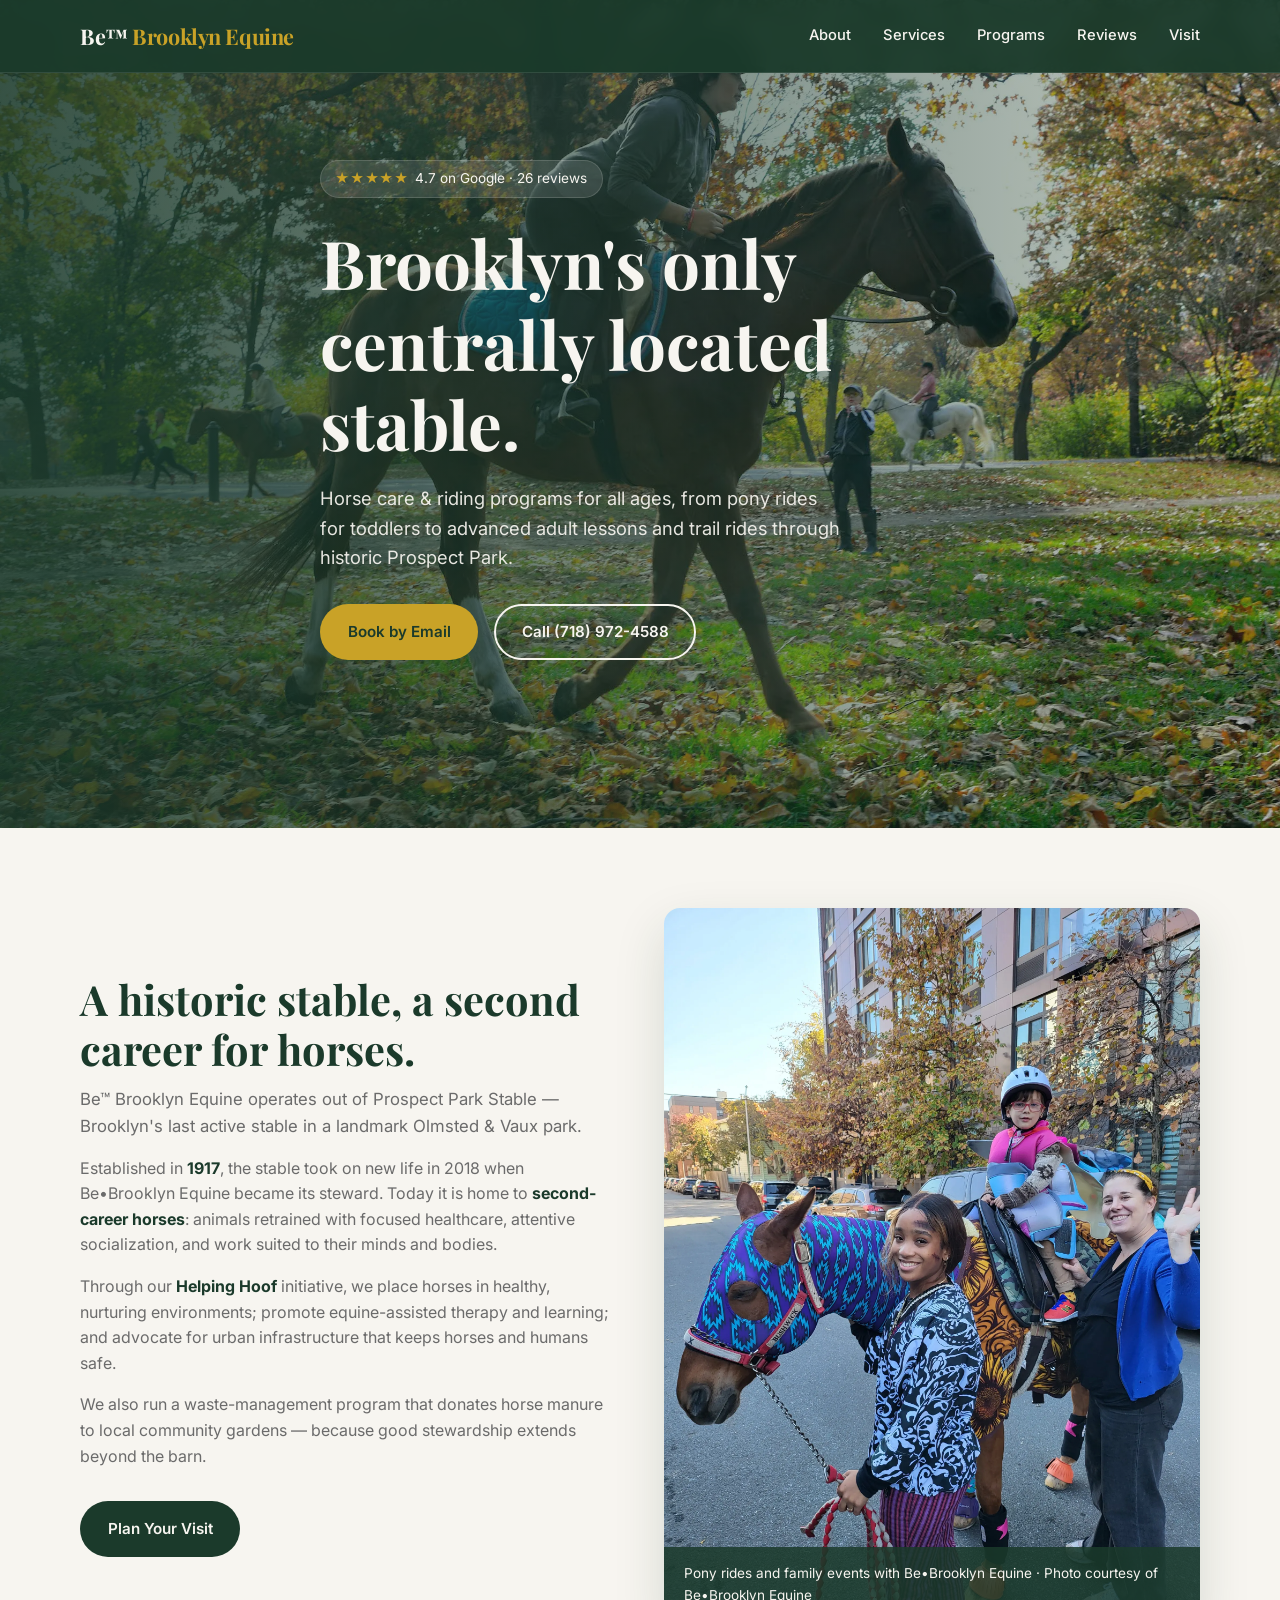
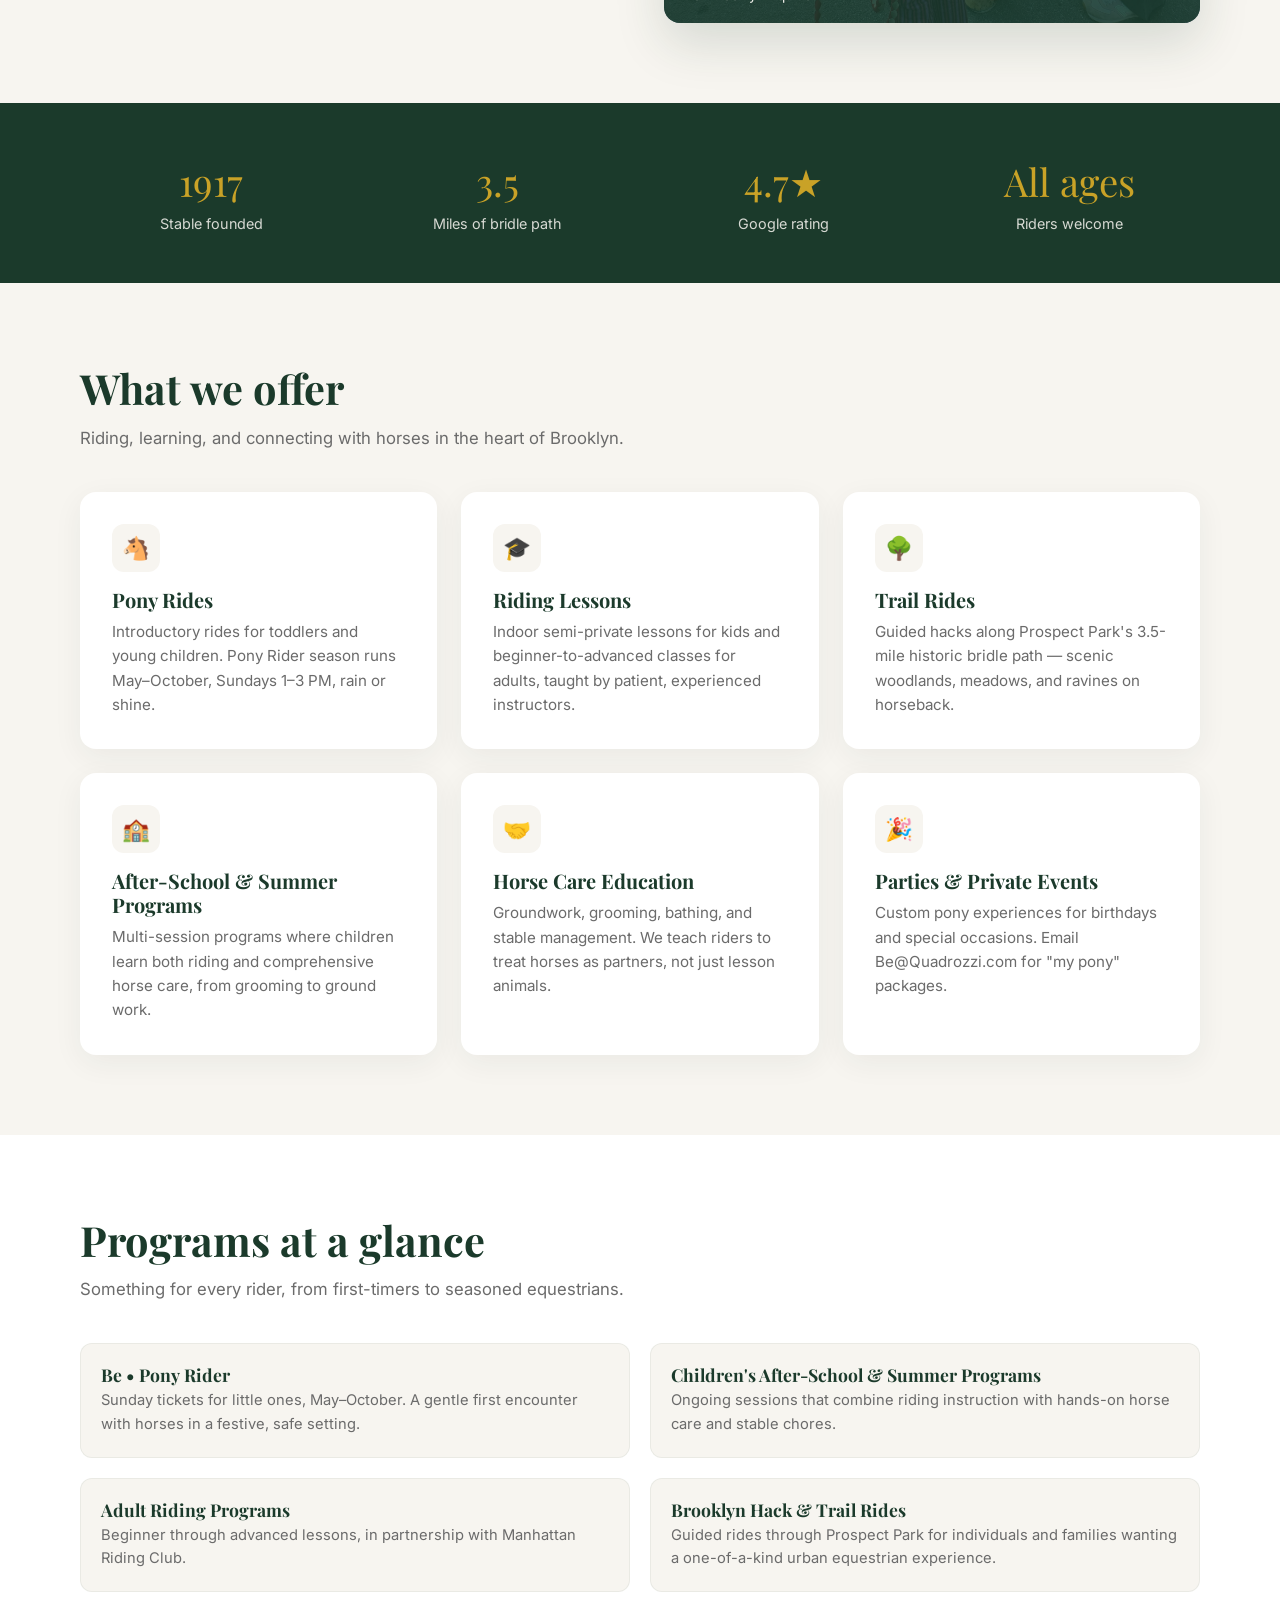
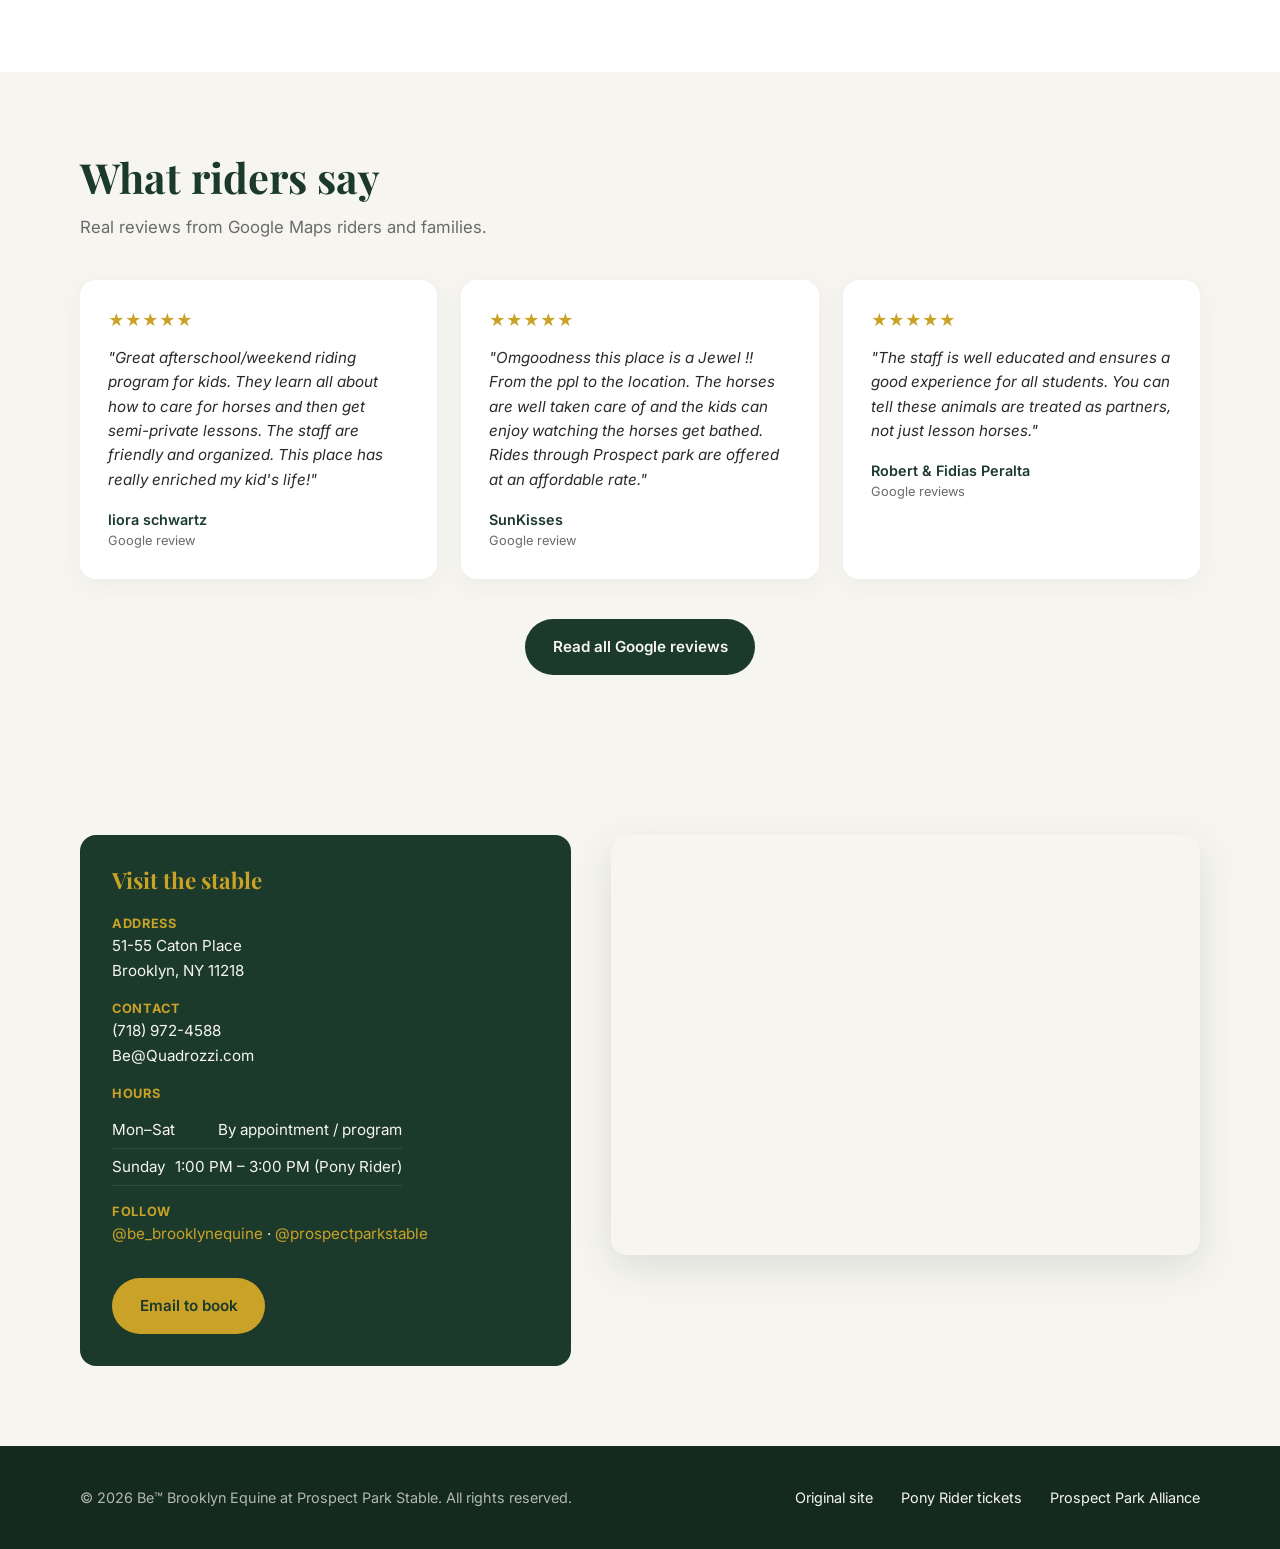
==== index.html @ 4576a0d6 "Brooklyn Equine site: finish, polish, and prep for GitHub Pages Working mobile nav toggle, favicon, " ====
<!DOCTYPE html>
<html lang="en">
<head>
  <meta charset="UTF-8">
  <meta name="viewport" content="width=device-width, initial-scale=1.0">
  <title>Be™ Brooklyn Equine at Prospect Park Stable</title>
  <meta name="description" content="Brooklyn's only centrally located stable. Horse care & riding programs for all ages, pony rides, trail rides, and lessons in Prospect Park.">
  <link rel="icon" href="data:image/svg+xml,%3Csvg xmlns='http://www.w3.org/2000/svg' viewBox='0 0 100 100'%3E%3Crect width='100' height='100' rx='20' fill='%231b3a2b'/%3E%3Ctext x='50' y='50' font-size='60' text-anchor='middle' dominant-baseline='central'%3E%F0%9F%90%B4%3C/text%3E%3C/svg%3E">
  <meta name="theme-color" content="#1b3a2b">
  <!-- Social / Open Graph -->
  <meta property="og:type" content="website">
  <meta property="og:title" content="Be™ Brooklyn Equine at Prospect Park Stable">
  <meta property="og:description" content="Brooklyn's only centrally located stable. Horse care & riding programs for all ages — pony rides, trail rides, and lessons in Prospect Park.">
  <meta property="og:image" content="hero-ride.jpg">
  <meta property="og:url" content="https://brooklyn-equine.example/">
  <meta name="twitter:card" content="summary_large_image">
  <meta name="twitter:title" content="Be™ Brooklyn Equine at Prospect Park Stable">
  <meta name="twitter:description" content="Horse care & riding programs for all ages in the heart of Brooklyn.">
  <meta name="twitter:image" content="hero-ride.jpg">
  <link rel="preconnect" href="https://fonts.googleapis.com">
  <link rel="preconnect" href="https://fonts.gstatic.com" crossorigin>
  <link href="https://fonts.googleapis.com/css2?family=Playfair+Display:wght@500;700&family=Inter:wght@400;500;600&display=swap" rel="stylesheet">
  <style>
    :root {
      --forest: #1b3a2b;
      --forest-light: #2d5a45;
      --saddle: #5c3a21;
      --cream: #f7f5f0;
      --gold: #c9a227;
      --charcoal: #2a2a2a;
      --stone: #6b6b6b;
    }

    * { box-sizing: border-box; margin: 0; padding: 0; }
    @media (prefers-reduced-motion: no-preference) { html { scroll-behavior: smooth; } }
    :focus-visible { outline: 2px solid var(--gold); outline-offset: 2px; border-radius: 2px; }
    body {
      font-family: 'Inter', system-ui, sans-serif;
      color: var(--charcoal);
      background: var(--cream);
      line-height: 1.6;
    }
    h1, h2, h3 { font-family: 'Playfair Display', Georgia, serif; font-weight: 700; line-height: 1.2; }
    a { color: inherit; text-decoration: none; }
    img { max-width: 100%; display: block; }

    .container { width: min(1120px, 92%); margin: 0 auto; }
    .btn {
      display: inline-flex; align-items: center; gap: 0.5rem;
      padding: 0.85rem 1.6rem; border-radius: 999px;
      font-weight: 600; font-size: 0.95rem; transition: all 0.2s ease;
      border: 2px solid transparent; cursor: pointer;
    }
    .btn-primary { background: var(--gold); color: var(--forest); }
    .btn-primary:hover { background: #b08d1f; transform: translateY(-2px); }
    .btn-outline { border-color: var(--cream); color: var(--cream); }
    .btn-outline:hover { background: var(--cream); color: var(--forest); }
    .btn-dark { background: var(--forest); color: var(--cream); }
    .btn-dark:hover { background: var(--forest-light); }

    /* Header */
    header {
      position: fixed; inset: 0 0 auto 0; z-index: 100;
      background: rgba(27, 58, 43, 0.95); backdrop-filter: blur(8px);
      color: var(--cream); border-bottom: 1px solid rgba(247, 245, 240, 0.1);
    }
    nav { display: flex; align-items: center; justify-content: space-between; height: 72px; }
    .logo { font-family: 'Playfair Display', serif; font-size: 1.35rem; font-weight: 700; letter-spacing: -0.02em; }
    .logo span { color: var(--gold); }
    .nav-links { display: flex; gap: 2rem; font-size: 0.92rem; font-weight: 500; }
    .nav-links a:hover { color: var(--gold); }
    .mobile-menu { display: none; background: none; border: none; color: var(--cream); font-size: 1.5rem; cursor: pointer; }

    /* Hero */
    .hero {
      position: relative; min-height: 92vh; display: flex; align-items: center;
      padding-top: 72px; color: var(--cream); overflow: hidden;
    }
    .hero::before {
      content: ''; position: absolute; inset: 0;
      background: linear-gradient(90deg, rgba(27,58,43,0.88) 0%, rgba(27,58,43,0.55) 55%, rgba(27,58,43,0.25) 100%), url('hero-ride.jpg') center/cover no-repeat;
      z-index: -1;
    }
    .hero-content { max-width: 640px; padding: 4rem 0; }
    .hero h1 { font-size: clamp(2.6rem, 6vw, 4.2rem); margin-bottom: 1.25rem; }
    .hero p { font-size: 1.15rem; color: rgba(247, 245, 240, 0.92); margin-bottom: 2rem; max-width: 520px; }
    .hero-actions { display: flex; gap: 1rem; flex-wrap: wrap; }
    .badge {
      display: inline-flex; align-items: center; gap: 0.4rem;
      background: rgba(247, 245, 240, 0.12); padding: 0.45rem 0.9rem;
      border-radius: 999px; font-size: 0.85rem; margin-bottom: 1.5rem;
      border: 1px solid rgba(247, 245, 240, 0.15);
    }
    .stars { color: var(--gold); letter-spacing: 0.05em; }

    /* Sections */
    section { padding: 5rem 0; }
    section[id] { scroll-margin-top: 84px; }
    .section-title { font-size: clamp(2rem, 4vw, 2.6rem); color: var(--forest); margin-bottom: 0.75rem; }
    .section-subtitle { color: var(--stone); font-size: 1.05rem; max-width: 640px; margin-bottom: 2.5rem; }

    /* About */
    .about-grid { display: grid; grid-template-columns: 1fr 1fr; gap: 3rem; align-items: center; }
    .about-text p { margin-bottom: 1rem; color: var(--stone); }
    .about-text strong { color: var(--forest); }
    .about-image { position: relative; border-radius: 16px; overflow: hidden; box-shadow: 0 20px 50px rgba(27,58,43,0.15); }
    .about-image img { width: 100%; height: 100%; object-fit: cover; min-height: 420px; }
    .caption {
      position: absolute; bottom: 0; left: 0; right: 0;
      background: rgba(27, 58, 43, 0.85); color: var(--cream);
      padding: 1rem 1.25rem; font-size: 0.85rem;
    }

    /* Stats */
    .stats { background: var(--forest); color: var(--cream); padding: 3rem 0; }
    .stats-grid { display: grid; grid-template-columns: repeat(4, 1fr); gap: 1.5rem; text-align: center; }
    .stat-number { font-family: 'Playfair Display', serif; font-size: 2.4rem; color: var(--gold); }
    .stat-label { font-size: 0.9rem; opacity: 0.85; }

    /* Services */
    .services-grid { display: grid; grid-template-columns: repeat(3, 1fr); gap: 1.5rem; }
    .service-card {
      background: white; border-radius: 16px; padding: 2rem;
      box-shadow: 0 8px 30px rgba(27,58,43,0.06);
      transition: transform 0.2s ease, box-shadow 0.2s ease;
    }
    .service-card:hover { transform: translateY(-6px); box-shadow: 0 16px 40px rgba(27,58,43,0.1); }
    .service-icon {
      width: 48px; height: 48px; border-radius: 12px;
      background: var(--cream); color: var(--forest);
      display: grid; place-items: center; font-size: 1.4rem; margin-bottom: 1rem;
    }
    .service-card h3 { font-size: 1.25rem; color: var(--forest); margin-bottom: 0.5rem; }
    .service-card p { font-size: 0.95rem; color: var(--stone); }

    /* Programs highlight */
    .programs { background: white; }
    .program-list { display: grid; grid-template-columns: repeat(2, 1fr); gap: 1.25rem; }
    .program-item {
      display: flex; gap: 1rem; padding: 1.25rem;
      border-radius: 12px; background: var(--cream); border: 1px solid rgba(27,58,43,0.06);
    }
    .program-item h3 { font-size: 1.1rem; color: var(--forest); margin-bottom: 0.25rem; }
    .program-item p { font-size: 0.92rem; color: var(--stone); }

    /* Reviews */
    .reviews { background: var(--cream); }
    .reviews-grid { display: grid; grid-template-columns: repeat(3, 1fr); gap: 1.5rem; }
    .review-card {
      background: white; padding: 1.75rem; border-radius: 16px;
      box-shadow: 0 6px 24px rgba(27,58,43,0.05);
    }
    .review-stars { color: var(--gold); margin-bottom: 0.75rem; }
    .review-text { font-size: 0.95rem; color: var(--charcoal); margin-bottom: 1rem; font-style: italic; }
    .reviewer { font-weight: 600; color: var(--forest); font-size: 0.9rem; }
    .reviewer span { display: block; font-weight: 400; color: var(--stone); font-size: 0.8rem; }
    .review-cta { text-align: center; margin-top: 2.5rem; }

    /* Visit */
    .visit-grid { display: grid; grid-template-columns: 1fr 1.2fr; gap: 2.5rem; align-items: start; }
    .contact-card {
      background: var(--forest); color: var(--cream); padding: 2rem;
      border-radius: 16px;
    }
    .contact-card h3 { color: var(--gold); margin-bottom: 1.25rem; font-size: 1.4rem; }
    .contact-row { display: flex; gap: 0.75rem; margin-bottom: 1rem; font-size: 0.95rem; }
    .contact-row strong { display: block; color: var(--gold); font-size: 0.8rem; text-transform: uppercase; letter-spacing: 0.05em; }
    .map-frame {
      width: 100%; height: 420px; border: 0; border-radius: 16px;
      box-shadow: 0 12px 40px rgba(27,58,43,0.12);
    }
    .hours-table { width: 100%; margin-top: 0.5rem; border-collapse: collapse; }
    .hours-table td { padding: 0.35rem 0; border-bottom: 1px solid rgba(247,245,240,0.1); }
    .hours-table td:last-child { text-align: right; }

    /* Footer */
    footer { background: #14291f; color: rgba(247,245,240,0.7); padding: 2.5rem 0; font-size: 0.9rem; }
    .footer-content { display: flex; justify-content: space-between; align-items: center; flex-wrap: wrap; gap: 1rem; }
    .footer-links a { margin-left: 1.5rem; color: var(--cream); }
    .footer-links a:hover { color: var(--gold); }

    @media (max-width: 900px) {
      .mobile-menu { display: block; }
      .nav-links {
        position: absolute; top: 72px; left: 0; right: 0;
        flex-direction: column; gap: 0; align-items: stretch;
        background: rgba(27, 58, 43, 0.98); backdrop-filter: blur(8px);
        border-bottom: 1px solid rgba(247, 245, 240, 0.1);
        padding: 0.5rem 0; display: none;
      }
      nav.open .nav-links { display: flex; }
      .nav-links a { padding: 0.85rem 4%; }
      .about-grid, .visit-grid { grid-template-columns: 1fr; }
      .services-grid, .reviews-grid { grid-template-columns: repeat(2, 1fr); }
      .stats-grid { grid-template-columns: repeat(2, 1fr); }
      .program-list { grid-template-columns: 1fr; }
    }
    @media (max-width: 560px) {
      .services-grid, .reviews-grid, .stats-grid { grid-template-columns: 1fr; }
      .hero-actions { flex-direction: column; }
      .btn { width: 100%; justify-content: center; }
    }
  </style>
</head>
<body>

<header>
  <nav class="container">
    <a href="#" class="logo">Be™ <span>Brooklyn Equine</span></a>
    <div class="nav-links" id="nav-links">
      <a href="#about">About</a>
      <a href="#services">Services</a>
      <a href="#programs">Programs</a>
      <a href="#reviews">Reviews</a>
      <a href="#visit">Visit</a>
    </div>
    <button class="mobile-menu" aria-label="Open menu" aria-expanded="false" aria-controls="nav-links">☰</button>
  </nav>
</header>

<section class="hero">
  <div class="container hero-content">
    <div class="badge">
      <span class="stars">★★★★★</span>
      <span>4.7 on Google · 26 reviews</span>
    </div>
    <h1>Brooklyn's only centrally located stable.</h1>
    <p>Horse care & riding programs for all ages, from pony rides for toddlers to advanced adult lessons and trail rides through historic Prospect Park.</p>
    <div class="hero-actions">
      <a href="mailto:Be@Quadrozzi.com" class="btn btn-primary">Book by Email</a>
      <a href="tel:7189724588" class="btn btn-outline">Call (718) 972-4588</a>
    </div>
  </div>
</section>

<section id="about" class="about">
  <div class="container about-grid">
    <div class="about-text">
      <h2 class="section-title">A historic stable, a second career for horses.</h2>
      <p class="section-subtitle">Be™ Brooklyn Equine operates out of Prospect Park Stable — Brooklyn's last active stable in a landmark Olmsted & Vaux park.</p>
      <p>Established in <strong>1917</strong>, the stable took on new life in 2018 when Be•Brooklyn Equine became its steward. Today it is home to <strong>second-career horses</strong>: animals retrained with focused healthcare, attentive socialization, and work suited to their minds and bodies.</p>
      <p>Through our <strong>Helping Hoof</strong> initiative, we place horses in healthy, nurturing environments; promote equine-assisted therapy and learning; and advocate for urban infrastructure that keeps horses and humans safe.</p>
      <p>We also run a waste-management program that donates horse manure to local community gardens — because good stewardship extends beyond the barn.</p>
      <a href="#visit" class="btn btn-dark" style="margin-top: 1rem;">Plan Your Visit</a>
    </div>
    <div class="about-image">
      <img src="stables.jpg" alt="A child enjoying a pony ride with Brooklyn Equine staff">
      <div class="caption">Pony rides and family events with Be•Brooklyn Equine · Photo courtesy of Be•Brooklyn Equine</div>
    </div>
  </div>
</section>

<section class="stats">
  <div class="container stats-grid">
    <div><div class="stat-number">1917</div><div class="stat-label">Stable founded</div></div>
    <div><div class="stat-number">3.5</div><div class="stat-label">Miles of bridle path</div></div>
    <div><div class="stat-number">4.7★</div><div class="stat-label">Google rating</div></div>
    <div><div class="stat-number">All ages</div><div class="stat-label">Riders welcome</div></div>
  </div>
</section>

<section id="services" class="services">
  <div class="container">
    <h2 class="section-title">What we offer</h2>
    <p class="section-subtitle">Riding, learning, and connecting with horses in the heart of Brooklyn.</p>
    <div class="services-grid">
      <div class="service-card">
        <div class="service-icon">🐴</div>
        <h3>Pony Rides</h3>
        <p>Introductory rides for toddlers and young children. Pony Rider season runs May–October, Sundays 1–3 PM, rain or shine.</p>
      </div>
      <div class="service-card">
        <div class="service-icon">🎓</div>
        <h3>Riding Lessons</h3>
        <p>Indoor semi-private lessons for kids and beginner-to-advanced classes for adults, taught by patient, experienced instructors.</p>
      </div>
      <div class="service-card">
        <div class="service-icon">🌳</div>
        <h3>Trail Rides</h3>
        <p>Guided hacks along Prospect Park's 3.5-mile historic bridle path — scenic woodlands, meadows, and ravines on horseback.</p>
      </div>
      <div class="service-card">
        <div class="service-icon">🏫</div>
        <h3>After-School & Summer Programs</h3>
        <p>Multi-session programs where children learn both riding and comprehensive horse care, from grooming to ground work.</p>
      </div>
      <div class="service-card">
        <div class="service-icon">🤝</div>
        <h3>Horse Care Education</h3>
        <p>Groundwork, grooming, bathing, and stable management. We teach riders to treat horses as partners, not just lesson animals.</p>
      </div>
      <div class="service-card">
        <div class="service-icon">🎉</div>
        <h3>Parties & Private Events</h3>
        <p>Custom pony experiences for birthdays and special occasions. Email Be@Quadrozzi.com for "my pony" packages.</p>
      </div>
    </div>
  </div>
</section>

<section id="programs" class="programs">
  <div class="container">
    <h2 class="section-title">Programs at a glance</h2>
    <p class="section-subtitle">Something for every rider, from first-timers to seasoned equestrians.</p>
    <div class="program-list">
      <div class="program-item">
        <div>
          <h3>Be • Pony Rider</h3>
          <p>Sunday tickets for little ones, May–October. A gentle first encounter with horses in a festive, safe setting.</p>
        </div>
      </div>
      <div class="program-item">
        <div>
          <h3>Children's After-School & Summer Programs</h3>
          <p>Ongoing sessions that combine riding instruction with hands-on horse care and stable chores.</p>
        </div>
      </div>
      <div class="program-item">
        <div>
          <h3>Adult Riding Programs</h3>
          <p>Beginner through advanced lessons, in partnership with Manhattan Riding Club.</p>
        </div>
      </div>
      <div class="program-item">
        <div>
          <h3>Brooklyn Hack & Trail Rides</h3>
          <p>Guided rides through Prospect Park for individuals and families wanting a one-of-a-kind urban equestrian experience.</p>
        </div>
      </div>
    </div>
  </div>
</section>

<section id="reviews" class="reviews">
  <div class="container">
    <h2 class="section-title">What riders say</h2>
    <p class="section-subtitle">Real reviews from Google Maps riders and families.</p>
    <div class="reviews-grid">
      <div class="review-card">
        <div class="review-stars">★★★★★</div>
        <p class="review-text">"Great afterschool/weekend riding program for kids. They learn all about how to care for horses and then get semi-private lessons. The staff are friendly and organized. This place has really enriched my kid's life!"</p>
        <div class="reviewer">liora schwartz <span>Google review</span></div>
      </div>
      <div class="review-card">
        <div class="review-stars">★★★★★</div>
        <p class="review-text">"Omgoodness this place is a Jewel !! From the ppl to the location. The horses are well taken care of and the kids can enjoy watching the horses get bathed. Rides through Prospect park are offered at an affordable rate."</p>
        <div class="reviewer">SunKisses <span>Google review</span></div>
      </div>
      <div class="review-card">
        <div class="review-stars">★★★★★</div>
        <p class="review-text">"The staff is well educated and ensures a good experience for all students. You can tell these animals are treated as partners, not just lesson horses."</p>
        <div class="reviewer">Robert & Fidias Peralta <span>Google reviews</span></div>
      </div>
    </div>
    <div class="review-cta">
      <a href="https://search.google.com/local/reviews?placeid=ChIJtZSdY9FbwokRdE8DBABfS74" target="_blank" rel="noopener" class="btn btn-dark">Read all Google reviews</a>
    </div>
  </div>
</section>

<section id="visit" class="visit">
  <div class="container visit-grid">
    <div class="contact-card">
      <h3>Visit the stable</h3>
      <div class="contact-row">
        <div>
          <strong>Address</strong>
          51-55 Caton Place<br>Brooklyn, NY 11218
        </div>
      </div>
      <div class="contact-row">
        <div>
          <strong>Contact</strong>
          <a href="tel:7189724588" style="color:var(--cream)">(718) 972-4588</a><br>
          <a href="mailto:Be@Quadrozzi.com" style="color:var(--cream)">Be@Quadrozzi.com</a>
        </div>
      </div>
      <div class="contact-row">
        <div>
          <strong>Hours</strong>
          <table class="hours-table">
            <tr><td>Mon–Sat</td><td>By appointment / program</td></tr>
            <tr><td>Sunday</td><td>1:00 PM – 3:00 PM (Pony Rider)</td></tr>
          </table>
        </div>
      </div>
      <div class="contact-row">
        <div>
          <strong>Follow</strong>
          <a href="https://www.instagram.com/be_brooklynequine/" target="_blank" rel="noopener" style="color:var(--gold)">@be_brooklynequine</a> · 
          <a href="https://www.instagram.com/prospectparkstable/" target="_blank" rel="noopener" style="color:var(--gold)">@prospectparkstable</a>
        </div>
      </div>
      <a href="mailto:Be@Quadrozzi.com" class="btn btn-primary" style="margin-top: 1rem;">Email to book</a>
    </div>
    <iframe
      class="map-frame"
      src="https://maps.google.com/maps?q=Be%20Brooklyn%20Equine%20Prospect%20Park%20Stable%2C%2051-55%20Caton%20Place%2C%20Brooklyn%2C%20NY%2011218&output=embed"
      allowfullscreen
      loading="lazy"
      referrerpolicy="no-referrer-when-downgrade"
      title="Be Brooklyn Equine location map">
    </iframe>
  </div>
</section>

<footer>
  <div class="container footer-content">
    <div>© <span id="year"></span> Be™ Brooklyn Equine at Prospect Park Stable. All rights reserved.</div>
    <div class="footer-links">
      <a href="https://639228.8b.io/" target="_blank" rel="noopener">Original site</a>
      <a href="https://beponyrider.myshopify.com/" target="_blank" rel="noopener">Pony Rider tickets</a>
      <a href="https://www.prospectpark.org/visit-the-park/things-to-do/horseback-riding/" target="_blank" rel="noopener">Prospect Park Alliance</a>
    </div>
  </div>
</footer>

<script>
  document.getElementById('year').textContent = new Date().getFullYear();

  // Mobile nav toggle
  (function () {
    var nav = document.querySelector('nav');
    var btn = document.querySelector('.mobile-menu');
    var links = document.getElementById('nav-links');
    function setOpen(open) {
      nav.classList.toggle('open', open);
      btn.setAttribute('aria-expanded', String(open));
      btn.setAttribute('aria-label', open ? 'Close menu' : 'Open menu');
      btn.textContent = open ? '✕' : '☰';
    }
    btn.addEventListener('click', function () {
      setOpen(!nav.classList.contains('open'));
    });
    links.addEventListener('click', function (e) {
      if (e.target.tagName === 'A') setOpen(false);
    });
  })();
</script>

</body>
</html>
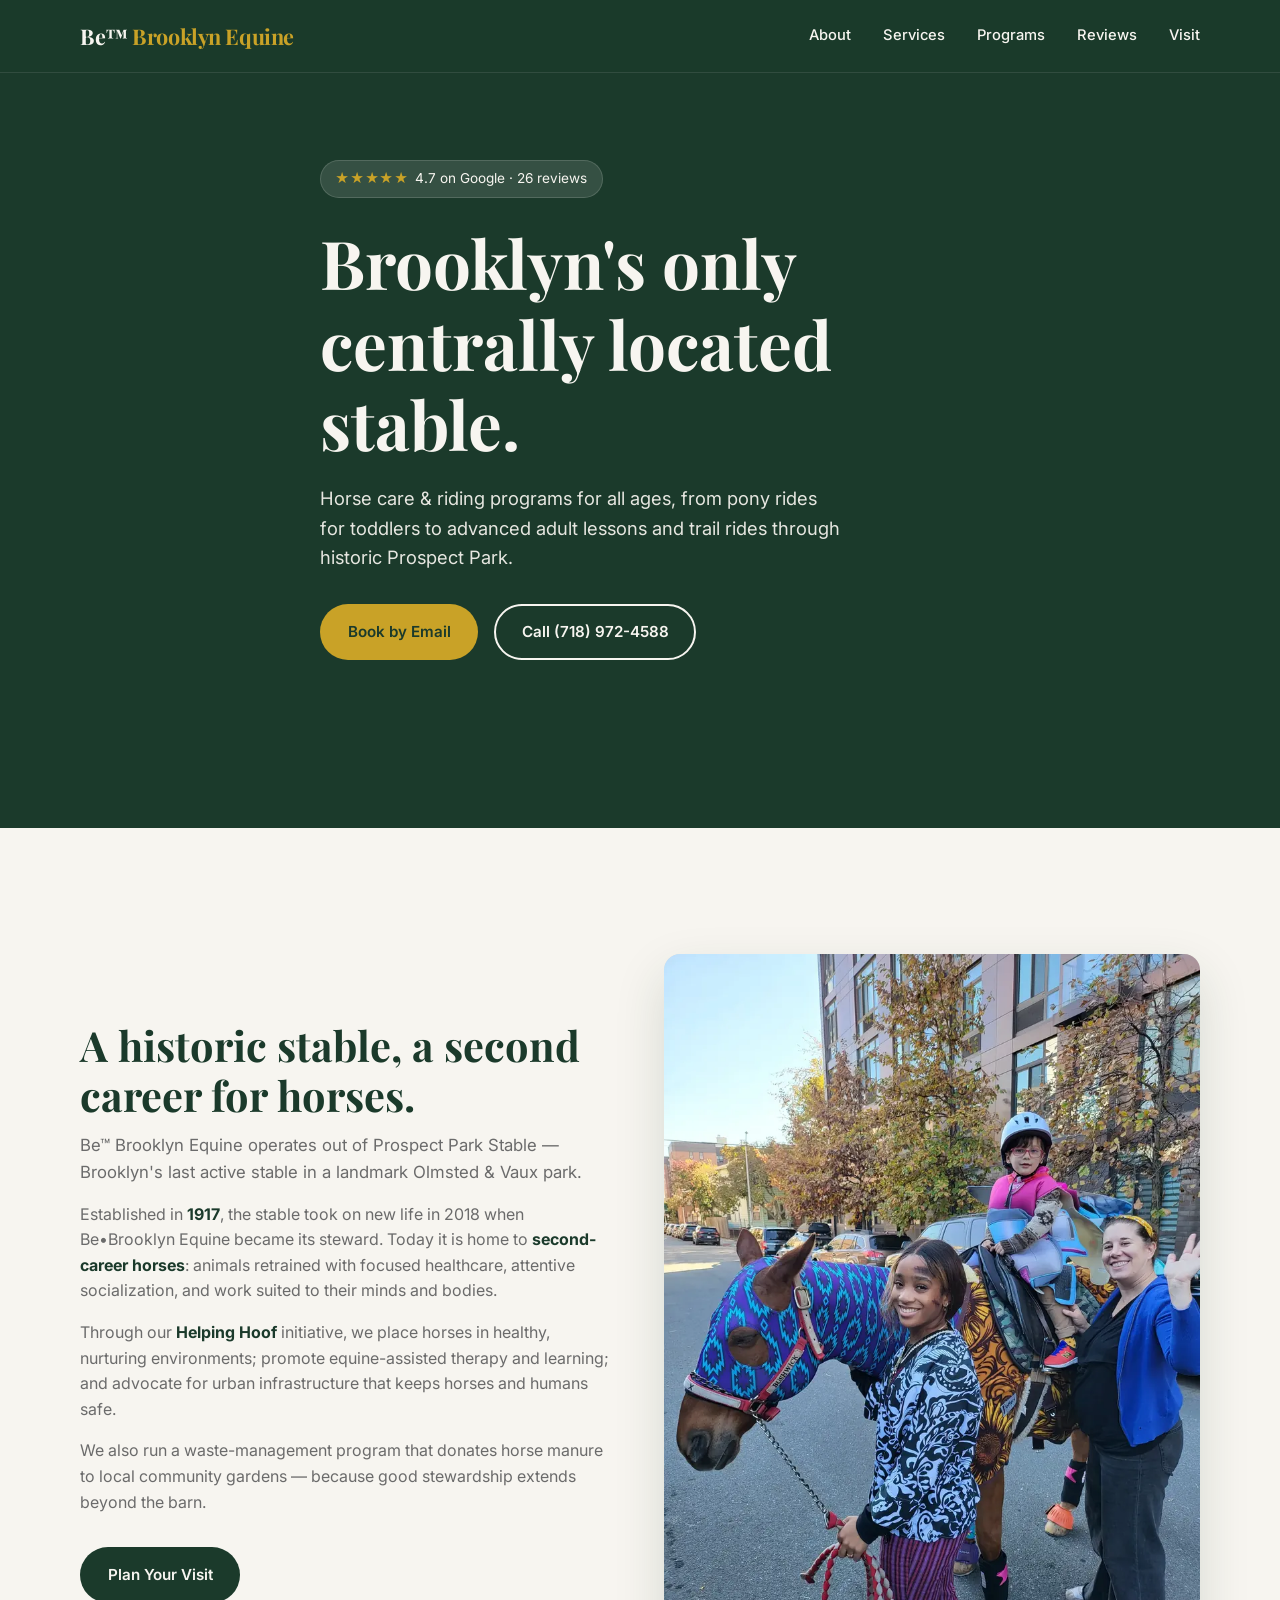
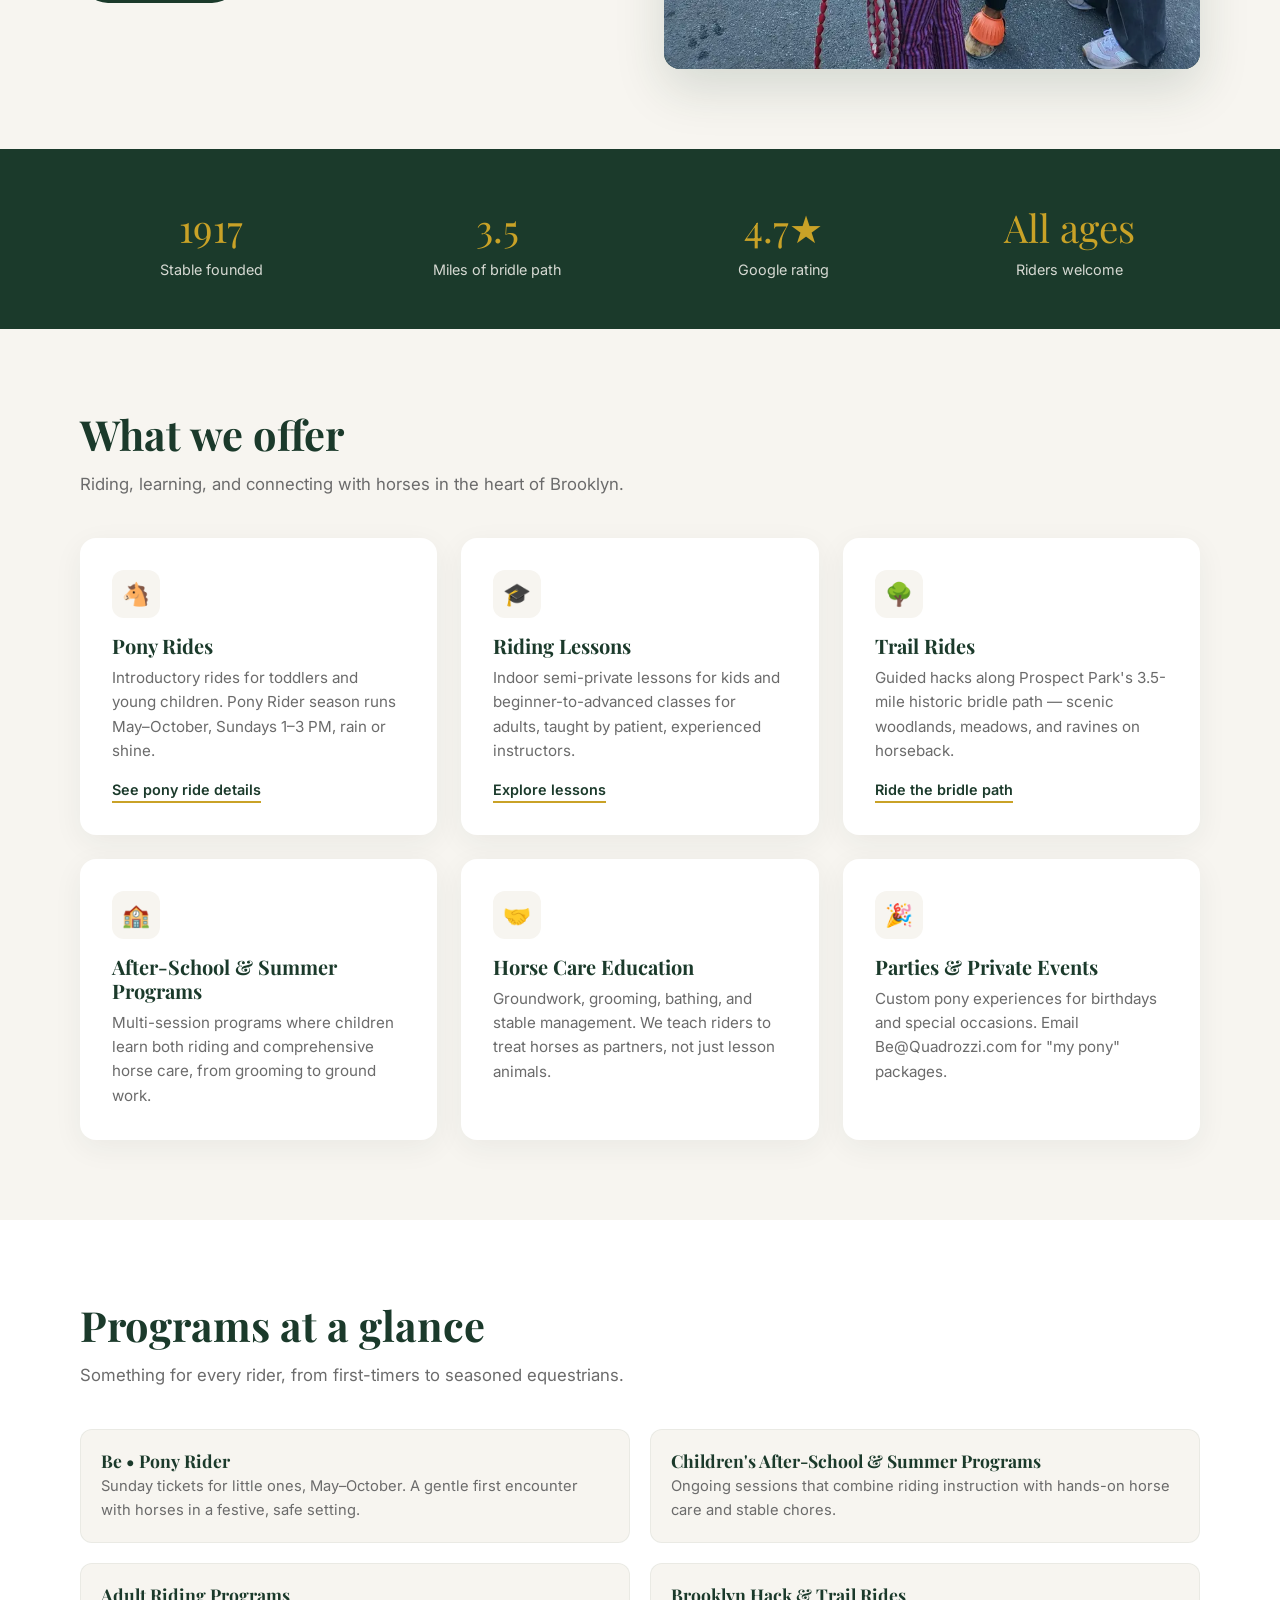
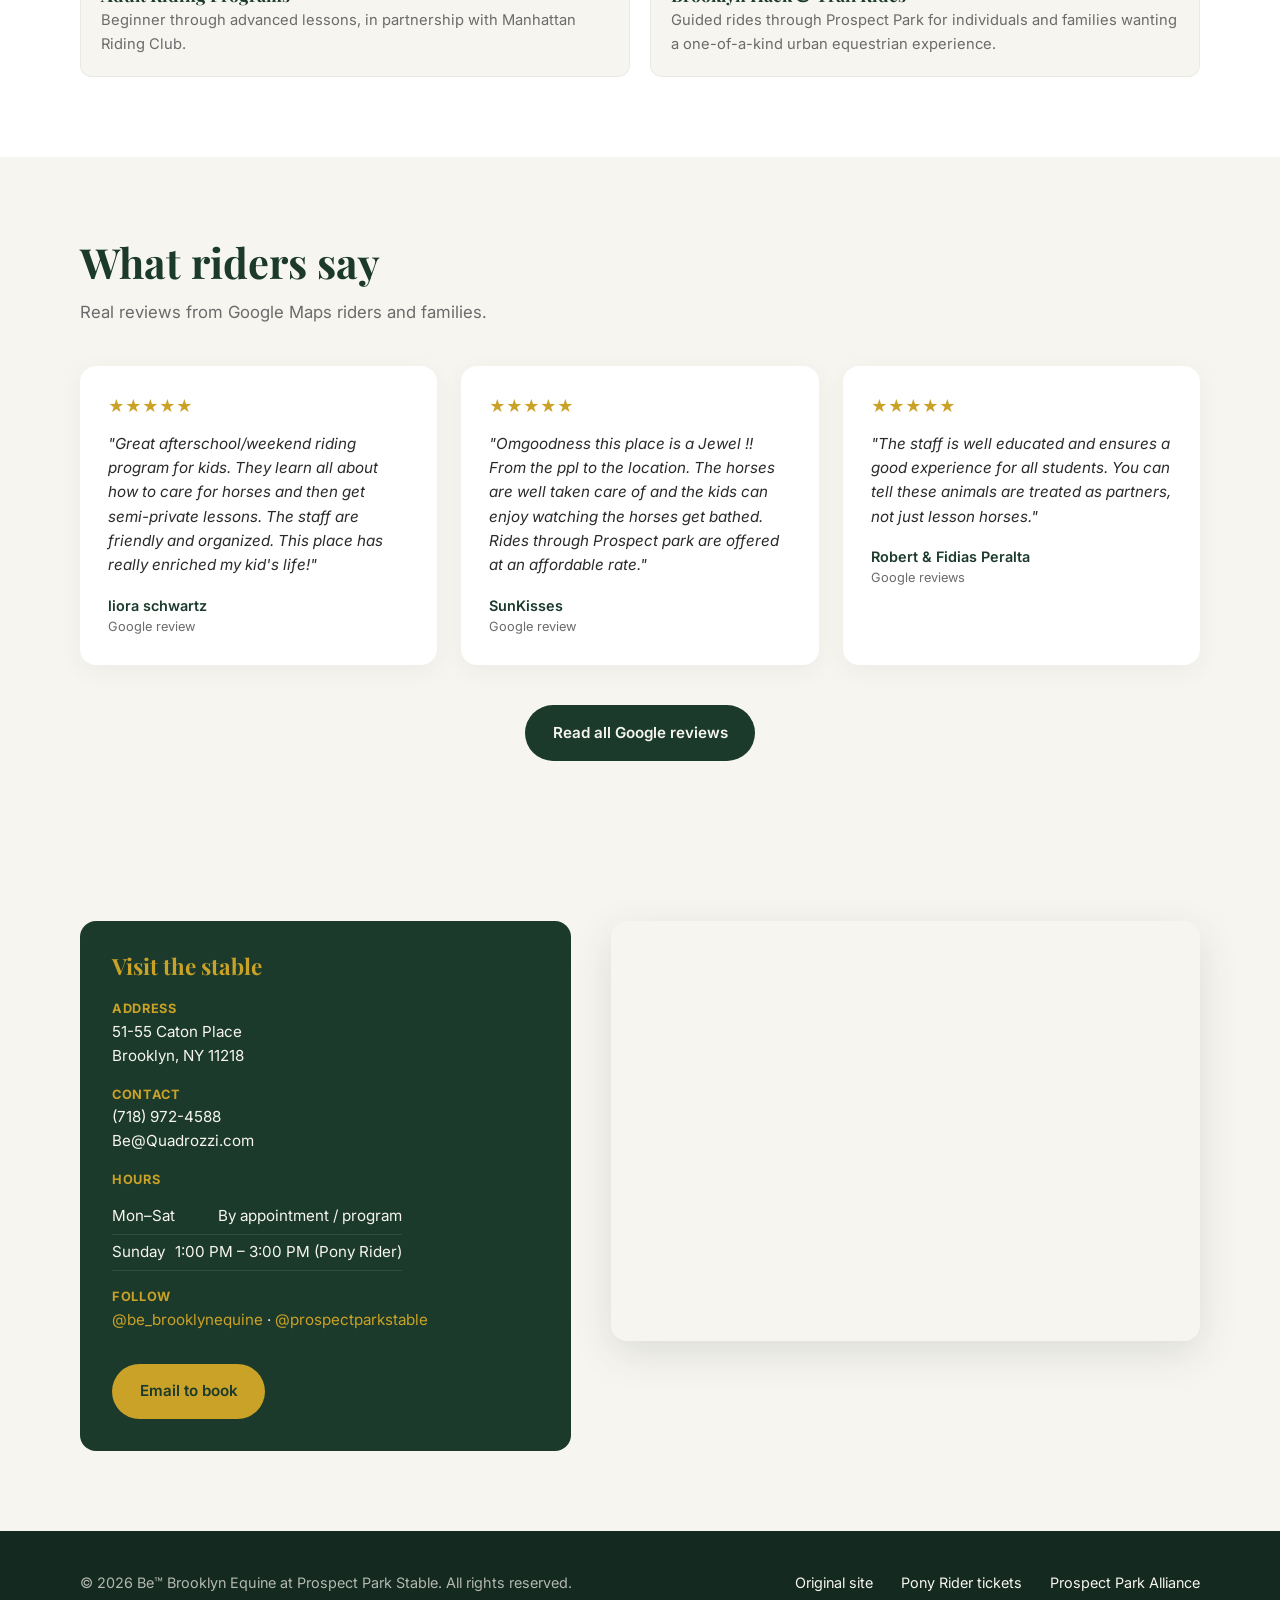
==== commit 3ac17acc: "Scroll motion, image skeletons, optimized images, SEO pages - Scroll-driven hoofprint trail + sectio" ====
--- a/index.html
+++ b/index.html
@@ -5,202 +5,50 @@
   <meta name="viewport" content="width=device-width, initial-scale=1.0">
   <title>Be™ Brooklyn Equine at Prospect Park Stable</title>
   <meta name="description" content="Brooklyn's only centrally located stable. Horse care & riding programs for all ages, pony rides, trail rides, and lessons in Prospect Park.">
+  <link rel="canonical" href="https://fstype.github.io/brooklyn-equine/">
+  <link rel="preload" as="image" href="hero-1600.webp" type="image/webp" fetchpriority="high">
   <link rel="icon" href="data:image/svg+xml,%3Csvg xmlns='http://www.w3.org/2000/svg' viewBox='0 0 100 100'%3E%3Crect width='100' height='100' rx='20' fill='%231b3a2b'/%3E%3Ctext x='50' y='50' font-size='60' text-anchor='middle' dominant-baseline='central'%3E%F0%9F%90%B4%3C/text%3E%3C/svg%3E">
   <meta name="theme-color" content="#1b3a2b">
   <!-- Social / Open Graph -->
   <meta property="og:type" content="website">
   <meta property="og:title" content="Be™ Brooklyn Equine at Prospect Park Stable">
   <meta property="og:description" content="Brooklyn's only centrally located stable. Horse care & riding programs for all ages — pony rides, trail rides, and lessons in Prospect Park.">
-  <meta property="og:image" content="hero-ride.jpg">
-  <meta property="og:url" content="https://brooklyn-equine.example/">
+  <meta property="og:image" content="https://fstype.github.io/brooklyn-equine/hero-og.jpg">
+  <meta property="og:url" content="https://fstype.github.io/brooklyn-equine/">
   <meta name="twitter:card" content="summary_large_image">
   <meta name="twitter:title" content="Be™ Brooklyn Equine at Prospect Park Stable">
   <meta name="twitter:description" content="Horse care & riding programs for all ages in the heart of Brooklyn.">
-  <meta name="twitter:image" content="hero-ride.jpg">
+  <meta name="twitter:image" content="https://fstype.github.io/brooklyn-equine/hero-og.jpg">
   <link rel="preconnect" href="https://fonts.googleapis.com">
   <link rel="preconnect" href="https://fonts.gstatic.com" crossorigin>
   <link href="https://fonts.googleapis.com/css2?family=Playfair+Display:wght@500;700&family=Inter:wght@400;500;600&display=swap" rel="stylesheet">
-  <style>
-    :root {
-      --forest: #1b3a2b;
-      --forest-light: #2d5a45;
-      --saddle: #5c3a21;
-      --cream: #f7f5f0;
-      --gold: #c9a227;
-      --charcoal: #2a2a2a;
-      --stone: #6b6b6b;
-    }
-
-    * { box-sizing: border-box; margin: 0; padding: 0; }
-    @media (prefers-reduced-motion: no-preference) { html { scroll-behavior: smooth; } }
-    :focus-visible { outline: 2px solid var(--gold); outline-offset: 2px; border-radius: 2px; }
-    body {
-      font-family: 'Inter', system-ui, sans-serif;
-      color: var(--charcoal);
-      background: var(--cream);
-      line-height: 1.6;
-    }
-    h1, h2, h3 { font-family: 'Playfair Display', Georgia, serif; font-weight: 700; line-height: 1.2; }
-    a { color: inherit; text-decoration: none; }
-    img { max-width: 100%; display: block; }
-
-    .container { width: min(1120px, 92%); margin: 0 auto; }
-    .btn {
-      display: inline-flex; align-items: center; gap: 0.5rem;
-      padding: 0.85rem 1.6rem; border-radius: 999px;
-      font-weight: 600; font-size: 0.95rem; transition: all 0.2s ease;
-      border: 2px solid transparent; cursor: pointer;
-    }
-    .btn-primary { background: var(--gold); color: var(--forest); }
-    .btn-primary:hover { background: #b08d1f; transform: translateY(-2px); }
-    .btn-outline { border-color: var(--cream); color: var(--cream); }
-    .btn-outline:hover { background: var(--cream); color: var(--forest); }
-    .btn-dark { background: var(--forest); color: var(--cream); }
-    .btn-dark:hover { background: var(--forest-light); }
-
-    /* Header */
-    header {
-      position: fixed; inset: 0 0 auto 0; z-index: 100;
-      background: rgba(27, 58, 43, 0.95); backdrop-filter: blur(8px);
-      color: var(--cream); border-bottom: 1px solid rgba(247, 245, 240, 0.1);
-    }
-    nav { display: flex; align-items: center; justify-content: space-between; height: 72px; }
-    .logo { font-family: 'Playfair Display', serif; font-size: 1.35rem; font-weight: 700; letter-spacing: -0.02em; }
-    .logo span { color: var(--gold); }
-    .nav-links { display: flex; gap: 2rem; font-size: 0.92rem; font-weight: 500; }
-    .nav-links a:hover { color: var(--gold); }
-    .mobile-menu { display: none; background: none; border: none; color: var(--cream); font-size: 1.5rem; cursor: pointer; }
-
-    /* Hero */
-    .hero {
-      position: relative; min-height: 92vh; display: flex; align-items: center;
-      padding-top: 72px; color: var(--cream); overflow: hidden;
-    }
-    .hero::before {
-      content: ''; position: absolute; inset: 0;
-      background: linear-gradient(90deg, rgba(27,58,43,0.88) 0%, rgba(27,58,43,0.55) 55%, rgba(27,58,43,0.25) 100%), url('hero-ride.jpg') center/cover no-repeat;
-      z-index: -1;
-    }
-    .hero-content { max-width: 640px; padding: 4rem 0; }
-    .hero h1 { font-size: clamp(2.6rem, 6vw, 4.2rem); margin-bottom: 1.25rem; }
-    .hero p { font-size: 1.15rem; color: rgba(247, 245, 240, 0.92); margin-bottom: 2rem; max-width: 520px; }
-    .hero-actions { display: flex; gap: 1rem; flex-wrap: wrap; }
-    .badge {
-      display: inline-flex; align-items: center; gap: 0.4rem;
-      background: rgba(247, 245, 240, 0.12); padding: 0.45rem 0.9rem;
-      border-radius: 999px; font-size: 0.85rem; margin-bottom: 1.5rem;
-      border: 1px solid rgba(247, 245, 240, 0.15);
-    }
-    .stars { color: var(--gold); letter-spacing: 0.05em; }
-
-    /* Sections */
-    section { padding: 5rem 0; }
-    section[id] { scroll-margin-top: 84px; }
-    .section-title { font-size: clamp(2rem, 4vw, 2.6rem); color: var(--forest); margin-bottom: 0.75rem; }
-    .section-subtitle { color: var(--stone); font-size: 1.05rem; max-width: 640px; margin-bottom: 2.5rem; }
-
-    /* About */
-    .about-grid { display: grid; grid-template-columns: 1fr 1fr; gap: 3rem; align-items: center; }
-    .about-text p { margin-bottom: 1rem; color: var(--stone); }
-    .about-text strong { color: var(--forest); }
-    .about-image { position: relative; border-radius: 16px; overflow: hidden; box-shadow: 0 20px 50px rgba(27,58,43,0.15); }
-    .about-image img { width: 100%; height: 100%; object-fit: cover; min-height: 420px; }
-    .caption {
-      position: absolute; bottom: 0; left: 0; right: 0;
-      background: rgba(27, 58, 43, 0.85); color: var(--cream);
-      padding: 1rem 1.25rem; font-size: 0.85rem;
-    }
-
-    /* Stats */
-    .stats { background: var(--forest); color: var(--cream); padding: 3rem 0; }
-    .stats-grid { display: grid; grid-template-columns: repeat(4, 1fr); gap: 1.5rem; text-align: center; }
-    .stat-number { font-family: 'Playfair Display', serif; font-size: 2.4rem; color: var(--gold); }
-    .stat-label { font-size: 0.9rem; opacity: 0.85; }
-
-    /* Services */
-    .services-grid { display: grid; grid-template-columns: repeat(3, 1fr); gap: 1.5rem; }
-    .service-card {
-      background: white; border-radius: 16px; padding: 2rem;
-      box-shadow: 0 8px 30px rgba(27,58,43,0.06);
-      transition: transform 0.2s ease, box-shadow 0.2s ease;
-    }
-    .service-card:hover { transform: translateY(-6px); box-shadow: 0 16px 40px rgba(27,58,43,0.1); }
-    .service-icon {
-      width: 48px; height: 48px; border-radius: 12px;
-      background: var(--cream); color: var(--forest);
-      display: grid; place-items: center; font-size: 1.4rem; margin-bottom: 1rem;
-    }
-    .service-card h3 { font-size: 1.25rem; color: var(--forest); margin-bottom: 0.5rem; }
-    .service-card p { font-size: 0.95rem; color: var(--stone); }
-
-    /* Programs highlight */
-    .programs { background: white; }
-    .program-list { display: grid; grid-template-columns: repeat(2, 1fr); gap: 1.25rem; }
-    .program-item {
-      display: flex; gap: 1rem; padding: 1.25rem;
-      border-radius: 12px; background: var(--cream); border: 1px solid rgba(27,58,43,0.06);
-    }
-    .program-item h3 { font-size: 1.1rem; color: var(--forest); margin-bottom: 0.25rem; }
-    .program-item p { font-size: 0.92rem; color: var(--stone); }
-
-    /* Reviews */
-    .reviews { background: var(--cream); }
-    .reviews-grid { display: grid; grid-template-columns: repeat(3, 1fr); gap: 1.5rem; }
-    .review-card {
-      background: white; padding: 1.75rem; border-radius: 16px;
-      box-shadow: 0 6px 24px rgba(27,58,43,0.05);
-    }
-    .review-stars { color: var(--gold); margin-bottom: 0.75rem; }
-    .review-text { font-size: 0.95rem; color: var(--charcoal); margin-bottom: 1rem; font-style: italic; }
-    .reviewer { font-weight: 600; color: var(--forest); font-size: 0.9rem; }
-    .reviewer span { display: block; font-weight: 400; color: var(--stone); font-size: 0.8rem; }
-    .review-cta { text-align: center; margin-top: 2.5rem; }
-
-    /* Visit */
-    .visit-grid { display: grid; grid-template-columns: 1fr 1.2fr; gap: 2.5rem; align-items: start; }
-    .contact-card {
-      background: var(--forest); color: var(--cream); padding: 2rem;
-      border-radius: 16px;
-    }
-    .contact-card h3 { color: var(--gold); margin-bottom: 1.25rem; font-size: 1.4rem; }
-    .contact-row { display: flex; gap: 0.75rem; margin-bottom: 1rem; font-size: 0.95rem; }
-    .contact-row strong { display: block; color: var(--gold); font-size: 0.8rem; text-transform: uppercase; letter-spacing: 0.05em; }
-    .map-frame {
-      width: 100%; height: 420px; border: 0; border-radius: 16px;
-      box-shadow: 0 12px 40px rgba(27,58,43,0.12);
-    }
-    .hours-table { width: 100%; margin-top: 0.5rem; border-collapse: collapse; }
-    .hours-table td { padding: 0.35rem 0; border-bottom: 1px solid rgba(247,245,240,0.1); }
-    .hours-table td:last-child { text-align: right; }
-
-    /* Footer */
-    footer { background: #14291f; color: rgba(247,245,240,0.7); padding: 2.5rem 0; font-size: 0.9rem; }
-    .footer-content { display: flex; justify-content: space-between; align-items: center; flex-wrap: wrap; gap: 1rem; }
-    .footer-links a { margin-left: 1.5rem; color: var(--cream); }
-    .footer-links a:hover { color: var(--gold); }
-
-    @media (max-width: 900px) {
-      .mobile-menu { display: block; }
-      .nav-links {
-        position: absolute; top: 72px; left: 0; right: 0;
-        flex-direction: column; gap: 0; align-items: stretch;
-        background: rgba(27, 58, 43, 0.98); backdrop-filter: blur(8px);
-        border-bottom: 1px solid rgba(247, 245, 240, 0.1);
-        padding: 0.5rem 0; display: none;
-      }
-      nav.open .nav-links { display: flex; }
-      .nav-links a { padding: 0.85rem 4%; }
-      .about-grid, .visit-grid { grid-template-columns: 1fr; }
-      .services-grid, .reviews-grid { grid-template-columns: repeat(2, 1fr); }
-      .stats-grid { grid-template-columns: repeat(2, 1fr); }
-      .program-list { grid-template-columns: 1fr; }
-    }
-    @media (max-width: 560px) {
-      .services-grid, .reviews-grid, .stats-grid { grid-template-columns: 1fr; }
-      .hero-actions { flex-direction: column; }
-      .btn { width: 100%; justify-content: center; }
-    }
-  </style>
+  <link rel="stylesheet" href="styles.css">
+  <script type="application/ld+json">
+  {
+    "@context": "https://schema.org",
+    "@type": "SportsActivityLocation",
+    "name": "Be™ Brooklyn Equine at Prospect Park Stable",
+    "description": "Brooklyn's only centrally located stable. Horse care and riding programs for all ages — pony rides, riding lessons, and trail rides in Prospect Park.",
+    "url": "https://fstype.github.io/brooklyn-equine/",
+    "image": "https://fstype.github.io/brooklyn-equine/hero-og.jpg",
+    "telephone": "+1-718-972-4588",
+    "email": "Be@Quadrozzi.com",
+    "address": {
+      "@type": "PostalAddress",
+      "streetAddress": "51-55 Caton Place",
+      "addressLocality": "Brooklyn",
+      "addressRegion": "NY",
+      "postalCode": "11218",
+      "addressCountry": "US"
+    },
+    "geo": { "@type": "GeoCoordinates", "latitude": 40.6496829, "longitude": -73.9732492 },
+    "aggregateRating": { "@type": "AggregateRating", "ratingValue": "4.7", "reviewCount": "26" },
+    "sameAs": [
+      "https://www.instagram.com/be_brooklynequine/",
+      "https://www.instagram.com/prospectparkstable/"
+    ]
+  }
+  </script>
 </head>
 <body>
 
@@ -233,6 +81,8 @@
   </div>
 </section>
 
+<div class="hoof-trail" aria-hidden="true"></div>
+
 <section id="about" class="about">
   <div class="container about-grid">
     <div class="about-text">
@@ -243,8 +93,12 @@
       <p>We also run a waste-management program that donates horse manure to local community gardens — because good stewardship extends beyond the barn.</p>
       <a href="#visit" class="btn btn-dark" style="margin-top: 1rem;">Plan Your Visit</a>
     </div>
-    <div class="about-image">
-      <img src="stables.jpg" alt="A child enjoying a pony ride with Brooklyn Equine staff">
+    <div class="about-image img-skeleton reveal">
+      <picture>
+        <source type="image/webp" srcset="stables-800.webp 800w, stables-1200.webp 1200w" sizes="(max-width: 900px) 92vw, 45vw">
+        <img src="stables-1200.jpg" width="1200" height="1600" loading="lazy" decoding="async"
+             alt="A child enjoying a pony ride with Brooklyn Equine staff">
+      </picture>
       <div class="caption">Pony rides and family events with Be•Brooklyn Equine · Photo courtesy of Be•Brooklyn Equine</div>
     </div>
   </div>
@@ -264,32 +118,35 @@
     <h2 class="section-title">What we offer</h2>
     <p class="section-subtitle">Riding, learning, and connecting with horses in the heart of Brooklyn.</p>
     <div class="services-grid">
-      <div class="service-card">
+      <a class="service-card reveal" href="pony-rides.html">
         <div class="service-icon">🐴</div>
         <h3>Pony Rides</h3>
         <p>Introductory rides for toddlers and young children. Pony Rider season runs May–October, Sundays 1–3 PM, rain or shine.</p>
-      </div>
-      <div class="service-card">
+        <span class="more">See pony ride details</span>
+      </a>
+      <a class="service-card reveal" href="riding-lessons.html">
         <div class="service-icon">🎓</div>
         <h3>Riding Lessons</h3>
         <p>Indoor semi-private lessons for kids and beginner-to-advanced classes for adults, taught by patient, experienced instructors.</p>
-      </div>
-      <div class="service-card">
+        <span class="more">Explore lessons</span>
+      </a>
+      <a class="service-card reveal" href="trail-rides.html">
         <div class="service-icon">🌳</div>
         <h3>Trail Rides</h3>
         <p>Guided hacks along Prospect Park's 3.5-mile historic bridle path — scenic woodlands, meadows, and ravines on horseback.</p>
-      </div>
-      <div class="service-card">
+        <span class="more">Ride the bridle path</span>
+      </a>
+      <div class="service-card reveal">
         <div class="service-icon">🏫</div>
         <h3>After-School & Summer Programs</h3>
         <p>Multi-session programs where children learn both riding and comprehensive horse care, from grooming to ground work.</p>
       </div>
-      <div class="service-card">
+      <div class="service-card reveal">
         <div class="service-icon">🤝</div>
         <h3>Horse Care Education</h3>
         <p>Groundwork, grooming, bathing, and stable management. We teach riders to treat horses as partners, not just lesson animals.</p>
       </div>
-      <div class="service-card">
+      <div class="service-card reveal">
         <div class="service-icon">🎉</div>
         <h3>Parties & Private Events</h3>
         <p>Custom pony experiences for birthdays and special occasions. Email Be@Quadrozzi.com for "my pony" packages.</p>
@@ -303,25 +160,25 @@
     <h2 class="section-title">Programs at a glance</h2>
     <p class="section-subtitle">Something for every rider, from first-timers to seasoned equestrians.</p>
     <div class="program-list">
-      <div class="program-item">
+      <div class="program-item reveal">
         <div>
           <h3>Be • Pony Rider</h3>
           <p>Sunday tickets for little ones, May–October. A gentle first encounter with horses in a festive, safe setting.</p>
         </div>
       </div>
-      <div class="program-item">
+      <div class="program-item reveal">
         <div>
           <h3>Children's After-School & Summer Programs</h3>
           <p>Ongoing sessions that combine riding instruction with hands-on horse care and stable chores.</p>
         </div>
       </div>
-      <div class="program-item">
+      <div class="program-item reveal">
         <div>
           <h3>Adult Riding Programs</h3>
           <p>Beginner through advanced lessons, in partnership with Manhattan Riding Club.</p>
         </div>
       </div>
-      <div class="program-item">
+      <div class="program-item reveal">
         <div>
           <h3>Brooklyn Hack & Trail Rides</h3>
           <p>Guided rides through Prospect Park for individuals and families wanting a one-of-a-kind urban equestrian experience.</p>
@@ -336,17 +193,17 @@
     <h2 class="section-title">What riders say</h2>
     <p class="section-subtitle">Real reviews from Google Maps riders and families.</p>
     <div class="reviews-grid">
-      <div class="review-card">
+      <div class="review-card reveal">
         <div class="review-stars">★★★★★</div>
         <p class="review-text">"Great afterschool/weekend riding program for kids. They learn all about how to care for horses and then get semi-private lessons. The staff are friendly and organized. This place has really enriched my kid's life!"</p>
         <div class="reviewer">liora schwartz <span>Google review</span></div>
       </div>
-      <div class="review-card">
+      <div class="review-card reveal">
         <div class="review-stars">★★★★★</div>
         <p class="review-text">"Omgoodness this place is a Jewel !! From the ppl to the location. The horses are well taken care of and the kids can enjoy watching the horses get bathed. Rides through Prospect park are offered at an affordable rate."</p>
         <div class="reviewer">SunKisses <span>Google review</span></div>
       </div>
-      <div class="review-card">
+      <div class="review-card reveal">
         <div class="review-stars">★★★★★</div>
         <p class="review-text">"The staff is well educated and ensures a good experience for all students. You can tell these animals are treated as partners, not just lesson horses."</p>
         <div class="reviewer">Robert & Fidias Peralta <span>Google reviews</span></div>
@@ -417,6 +274,22 @@
 
 <script>
   document.getElementById('year').textContent = new Date().getFullYear();
+
+  // Fade the hero photo in once it has decoded (skeleton shows until then)
+  (function () {
+    var img = new Image();
+    img.onload = img.onerror = function () { document.body.classList.add('hero-ready'); };
+    img.src = 'hero-1600.webp';
+    if (img.complete) document.body.classList.add('hero-ready');
+  })();
+
+  // Image skeletons: reveal each photo when it finishes loading
+  document.querySelectorAll('.img-skeleton').forEach(function (box) {
+    var img = box.querySelector('img');
+    if (!img) return;
+    var done = function () { box.classList.add('loaded'); };
+    if (img.complete) done(); else { img.addEventListener('load', done); img.addEventListener('error', done); }
+  });
 
   // Mobile nav toggle
   (function () {
--- a/styles.css
+++ b/styles.css
@@ -0,0 +1,234 @@
+:root {
+  --forest: #1b3a2b;
+  --forest-light: #2d5a45;
+  --saddle: #5c3a21;
+  --cream: #f7f5f0;
+  --gold: #c9a227;
+  --charcoal: #2a2a2a;
+  --stone: #6b6b6b;
+}
+
+* { box-sizing: border-box; margin: 0; padding: 0; }
+@media (prefers-reduced-motion: no-preference) { html { scroll-behavior: smooth; } }
+:focus-visible { outline: 2px solid var(--gold); outline-offset: 2px; border-radius: 2px; }
+body {
+  font-family: 'Inter', system-ui, sans-serif;
+  color: var(--charcoal);
+  background: var(--cream);
+  line-height: 1.6;
+}
+h1, h2, h3 { font-family: 'Playfair Display', Georgia, serif; font-weight: 700; line-height: 1.2; }
+a { color: inherit; text-decoration: none; }
+img { max-width: 100%; display: block; }
+
+.container { width: min(1120px, 92%); margin: 0 auto; }
+.btn {
+  display: inline-flex; align-items: center; gap: 0.5rem;
+  padding: 0.85rem 1.6rem; border-radius: 999px;
+  font-weight: 600; font-size: 0.95rem; transition: all 0.2s ease;
+  border: 2px solid transparent; cursor: pointer;
+}
+.btn-primary { background: var(--gold); color: var(--forest); }
+.btn-primary:hover { background: #b08d1f; transform: translateY(-2px); }
+.btn-outline { border-color: var(--cream); color: var(--cream); }
+.btn-outline:hover { background: var(--cream); color: var(--forest); }
+.btn-dark { background: var(--forest); color: var(--cream); }
+.btn-dark:hover { background: var(--forest-light); }
+
+/* Header */
+header {
+  position: fixed; inset: 0 0 auto 0; z-index: 100;
+  background: rgba(27, 58, 43, 0.95); backdrop-filter: blur(8px);
+  color: var(--cream); border-bottom: 1px solid rgba(247, 245, 240, 0.1);
+}
+nav { display: flex; align-items: center; justify-content: space-between; height: 72px; }
+.logo { font-family: 'Playfair Display', serif; font-size: 1.35rem; font-weight: 700; letter-spacing: -0.02em; }
+.logo span { color: var(--gold); }
+.nav-links { display: flex; gap: 2rem; font-size: 0.92rem; font-weight: 500; }
+.nav-links a:hover { color: var(--gold); }
+.mobile-menu { display: none; background: none; border: none; color: var(--cream); font-size: 1.5rem; cursor: pointer; }
+
+/* Hero */
+.hero {
+  position: relative; min-height: 92vh; display: flex; align-items: center;
+  padding-top: 72px; color: var(--cream); overflow: hidden;
+  background: var(--forest);
+}
+.hero::before {
+  content: ''; position: absolute; inset: 0; z-index: -1;
+  background:
+    linear-gradient(90deg, rgba(27,58,43,0.88) 0%, rgba(27,58,43,0.55) 55%, rgba(27,58,43,0.25) 100%),
+    image-set(url('hero-1600.webp') type('image/webp'), url('hero-og.jpg') type('image/jpeg'));
+  background-size: cover; background-position: center;
+  opacity: 0; transition: opacity 0.7s ease;
+}
+body.hero-ready .hero::before { opacity: 1; }
+.hero-content { max-width: 640px; padding: 4rem 0; }
+.hero h1 { font-size: clamp(2.6rem, 6vw, 4.2rem); margin-bottom: 1.25rem; }
+.hero p { font-size: 1.15rem; color: rgba(247, 245, 240, 0.92); margin-bottom: 2rem; max-width: 520px; }
+.hero-actions { display: flex; gap: 1rem; flex-wrap: wrap; }
+.badge {
+  display: inline-flex; align-items: center; gap: 0.4rem;
+  background: rgba(247, 245, 240, 0.12); padding: 0.45rem 0.9rem;
+  border-radius: 999px; font-size: 0.85rem; margin-bottom: 1.5rem;
+  border: 1px solid rgba(247, 245, 240, 0.15);
+}
+.stars { color: var(--gold); letter-spacing: 0.05em; }
+
+/* Sections */
+section { padding: 5rem 0; }
+section[id] { scroll-margin-top: 84px; }
+.section-title { font-size: clamp(2rem, 4vw, 2.6rem); color: var(--forest); margin-bottom: 0.75rem; }
+.section-subtitle { color: var(--stone); font-size: 1.05rem; max-width: 640px; margin-bottom: 2.5rem; }
+
+/* Hoofprint trail divider — walks in left-to-right as you scroll past it */
+.hoof-trail {
+  height: 46px; margin: 0; background: var(--cream);
+  background-image: url("data:image/svg+xml,%3Csvg xmlns='http://www.w3.org/2000/svg' width='120' height='46' viewBox='0 0 120 46'%3E%3Cg fill='%23c9a227'%3E%3Cpath d='M20 8c6 0 10 5 10 12s-4 13-10 13S10 27 10 20 14 8 20 8zm0 5c-3 0-5 3-5 7s2 8 5 8 5-4 5-8-2-7-5-7z'/%3E%3Cpath d='M80 25c6 0 10 5 10 12s-4 4-10 4-10 3-10-4 4-12 10-12zm0 5c-3 0-5 3-5 7s2 3 5 3 5 0 5-3-2-7-5-7z'/%3E%3C/g%3E%3C/svg%3E");
+  background-repeat: repeat-x; background-position: left center; background-size: 120px 46px;
+}
+
+/* About */
+.about-grid { display: grid; grid-template-columns: 1fr 1fr; gap: 3rem; align-items: center; }
+.about-text p { margin-bottom: 1rem; color: var(--stone); }
+.about-text strong { color: var(--forest); }
+.about-image { position: relative; border-radius: 16px; overflow: hidden; box-shadow: 0 20px 50px rgba(27,58,43,0.15); }
+.about-image img { width: 100%; height: 100%; object-fit: cover; min-height: 420px; }
+.caption {
+  position: absolute; bottom: 0; left: 0; right: 0;
+  background: rgba(27, 58, 43, 0.85); color: var(--cream);
+  padding: 1rem 1.25rem; font-size: 0.85rem;
+}
+
+/* Image skeleton: shimmer placeholder behind photos until they load */
+.img-skeleton { position: relative; background: #e7e3d8; }
+.img-skeleton::after {
+  content: ''; position: absolute; inset: 0; z-index: 1;
+  background: linear-gradient(100deg, transparent 20%, rgba(255,255,255,0.55) 50%, transparent 80%);
+  background-size: 220% 100%; animation: shimmer 1.4s ease-in-out infinite;
+}
+.img-skeleton.loaded::after { display: none; }
+.img-skeleton img { position: relative; z-index: 2; opacity: 0; transition: opacity 0.5s ease; }
+.img-skeleton.loaded img { opacity: 1; }
+@keyframes shimmer { from { background-position: 120% 0; } to { background-position: -120% 0; } }
+
+/* Stats */
+.stats { background: var(--forest); color: var(--cream); padding: 3rem 0; }
+.stats-grid { display: grid; grid-template-columns: repeat(4, 1fr); gap: 1.5rem; text-align: center; }
+.stat-number { font-family: 'Playfair Display', serif; font-size: 2.4rem; color: var(--gold); }
+.stat-label { font-size: 0.9rem; opacity: 0.85; }
+
+/* Services */
+.services-grid { display: grid; grid-template-columns: repeat(3, 1fr); gap: 1.5rem; }
+.service-card {
+  display: block; background: white; border-radius: 16px; padding: 2rem;
+  box-shadow: 0 8px 30px rgba(27,58,43,0.06);
+  transition: transform 0.2s ease, box-shadow 0.2s ease;
+}
+.service-card:hover { transform: translateY(-6px); box-shadow: 0 16px 40px rgba(27,58,43,0.1); }
+.service-icon {
+  width: 48px; height: 48px; border-radius: 12px;
+  background: var(--cream); color: var(--forest);
+  display: grid; place-items: center; font-size: 1.4rem; margin-bottom: 1rem;
+}
+.service-card h3 { font-size: 1.25rem; color: var(--forest); margin-bottom: 0.5rem; }
+.service-card p { font-size: 0.95rem; color: var(--stone); }
+a.service-card .more { color: var(--forest); font-weight: 600; font-size: 0.9rem; display: inline-block; margin-top: 0.9rem; border-bottom: 2px solid var(--gold); }
+
+/* Programs highlight */
+.programs { background: white; }
+.program-list { display: grid; grid-template-columns: repeat(2, 1fr); gap: 1.25rem; }
+.program-item {
+  display: flex; gap: 1rem; padding: 1.25rem;
+  border-radius: 12px; background: var(--cream); border: 1px solid rgba(27,58,43,0.06);
+}
+.program-item h3 { font-size: 1.1rem; color: var(--forest); margin-bottom: 0.25rem; }
+.program-item p { font-size: 0.92rem; color: var(--stone); }
+
+/* Reviews */
+.reviews { background: var(--cream); }
+.reviews-grid { display: grid; grid-template-columns: repeat(3, 1fr); gap: 1.5rem; }
+.review-card {
+  background: white; padding: 1.75rem; border-radius: 16px;
+  box-shadow: 0 6px 24px rgba(27,58,43,0.05);
+}
+.review-stars { color: var(--gold); margin-bottom: 0.75rem; }
+.review-text { font-size: 0.95rem; color: var(--charcoal); margin-bottom: 1rem; font-style: italic; }
+.reviewer { font-weight: 600; color: var(--forest); font-size: 0.9rem; }
+.reviewer span { display: block; font-weight: 400; color: var(--stone); font-size: 0.8rem; }
+.review-cta { text-align: center; margin-top: 2.5rem; }
+
+/* Visit */
+.visit-grid { display: grid; grid-template-columns: 1fr 1.2fr; gap: 2.5rem; align-items: start; }
+.contact-card {
+  background: var(--forest); color: var(--cream); padding: 2rem;
+  border-radius: 16px;
+}
+.contact-card h3 { color: var(--gold); margin-bottom: 1.25rem; font-size: 1.4rem; }
+.contact-row { display: flex; gap: 0.75rem; margin-bottom: 1rem; font-size: 0.95rem; }
+.contact-row strong { display: block; color: var(--gold); font-size: 0.8rem; text-transform: uppercase; letter-spacing: 0.05em; }
+.map-frame {
+  width: 100%; height: 420px; border: 0; border-radius: 16px;
+  box-shadow: 0 12px 40px rgba(27,58,43,0.12);
+}
+.hours-table { width: 100%; margin-top: 0.5rem; border-collapse: collapse; }
+.hours-table td { padding: 0.35rem 0; border-bottom: 1px solid rgba(247,245,240,0.1); }
+.hours-table td:last-child { text-align: right; }
+
+/* Sub-page content (SEO pages) */
+.subhero { padding: 8rem 0 3rem; background: var(--forest); color: var(--cream); }
+.subhero h1 { font-size: clamp(2.2rem, 5vw, 3.4rem); margin-bottom: 0.75rem; }
+.subhero p { color: rgba(247,245,240,0.9); max-width: 640px; font-size: 1.1rem; }
+.breadcrumb { font-size: 0.85rem; color: rgba(247,245,240,0.7); margin-bottom: 1.25rem; }
+.breadcrumb a:hover { color: var(--gold); }
+.prose { max-width: 680px; }
+.prose h2 { color: var(--forest); font-size: 1.6rem; margin: 2rem 0 0.75rem; }
+.prose p { color: var(--stone); margin-bottom: 1rem; }
+.prose ul { color: var(--stone); margin: 0 0 1rem 1.25rem; }
+.prose li { margin-bottom: 0.4rem; }
+.prose a.inline { color: var(--forest); border-bottom: 2px solid var(--gold); font-weight: 600; }
+
+/* Footer */
+footer { background: #14291f; color: rgba(247,245,240,0.7); padding: 2.5rem 0; font-size: 0.9rem; }
+.footer-content { display: flex; justify-content: space-between; align-items: center; flex-wrap: wrap; gap: 1rem; }
+.footer-links a { margin-left: 1.5rem; color: var(--cream); }
+.footer-links a:hover { color: var(--gold); }
+
+/* Scroll-driven reveals (progressive enhancement, motion-safe only) */
+@media (prefers-reduced-motion: no-preference) {
+  @supports (animation-timeline: view()) {
+    .reveal { animation: reveal-up linear both; animation-timeline: view(); animation-range: entry 5% cover 22%; }
+    .hoof-trail {
+      animation: hoof-wipe linear both; animation-timeline: view();
+      animation-range: entry 0% cover 35%;
+      clip-path: inset(0 100% 0 0);
+    }
+  }
+}
+@keyframes reveal-up { from { opacity: 0; transform: translateY(26px); } to { opacity: 1; transform: none; } }
+@keyframes hoof-wipe { to { clip-path: inset(0 0 0 0); } }
+
+@media (max-width: 900px) {
+  .mobile-menu { display: block; }
+  .nav-links {
+    position: absolute; top: 72px; left: 0; right: 0;
+    flex-direction: column; gap: 0; align-items: stretch;
+    background: rgba(27, 58, 43, 0.98); backdrop-filter: blur(8px);
+    border-bottom: 1px solid rgba(247, 245, 240, 0.1);
+    padding: 0.5rem 0; display: none;
+  }
+  nav.open .nav-links { display: flex; }
+  .nav-links a { padding: 0.85rem 4%; }
+  .about-grid, .visit-grid { grid-template-columns: 1fr; }
+  .services-grid, .reviews-grid { grid-template-columns: repeat(2, 1fr); }
+  .stats-grid { grid-template-columns: repeat(2, 1fr); }
+  .program-list { grid-template-columns: 1fr; }
+  .hero::before { background-image:
+    linear-gradient(90deg, rgba(27,58,43,0.9) 0%, rgba(27,58,43,0.6) 60%, rgba(27,58,43,0.35) 100%),
+    image-set(url('hero-900.webp') type('image/webp'), url('hero-og.jpg') type('image/jpeg')); }
+}
+@media (max-width: 560px) {
+  .services-grid, .reviews-grid, .stats-grid { grid-template-columns: 1fr; }
+  .hero-actions { flex-direction: column; }
+  .btn { width: 100%; justify-content: center; }
+}
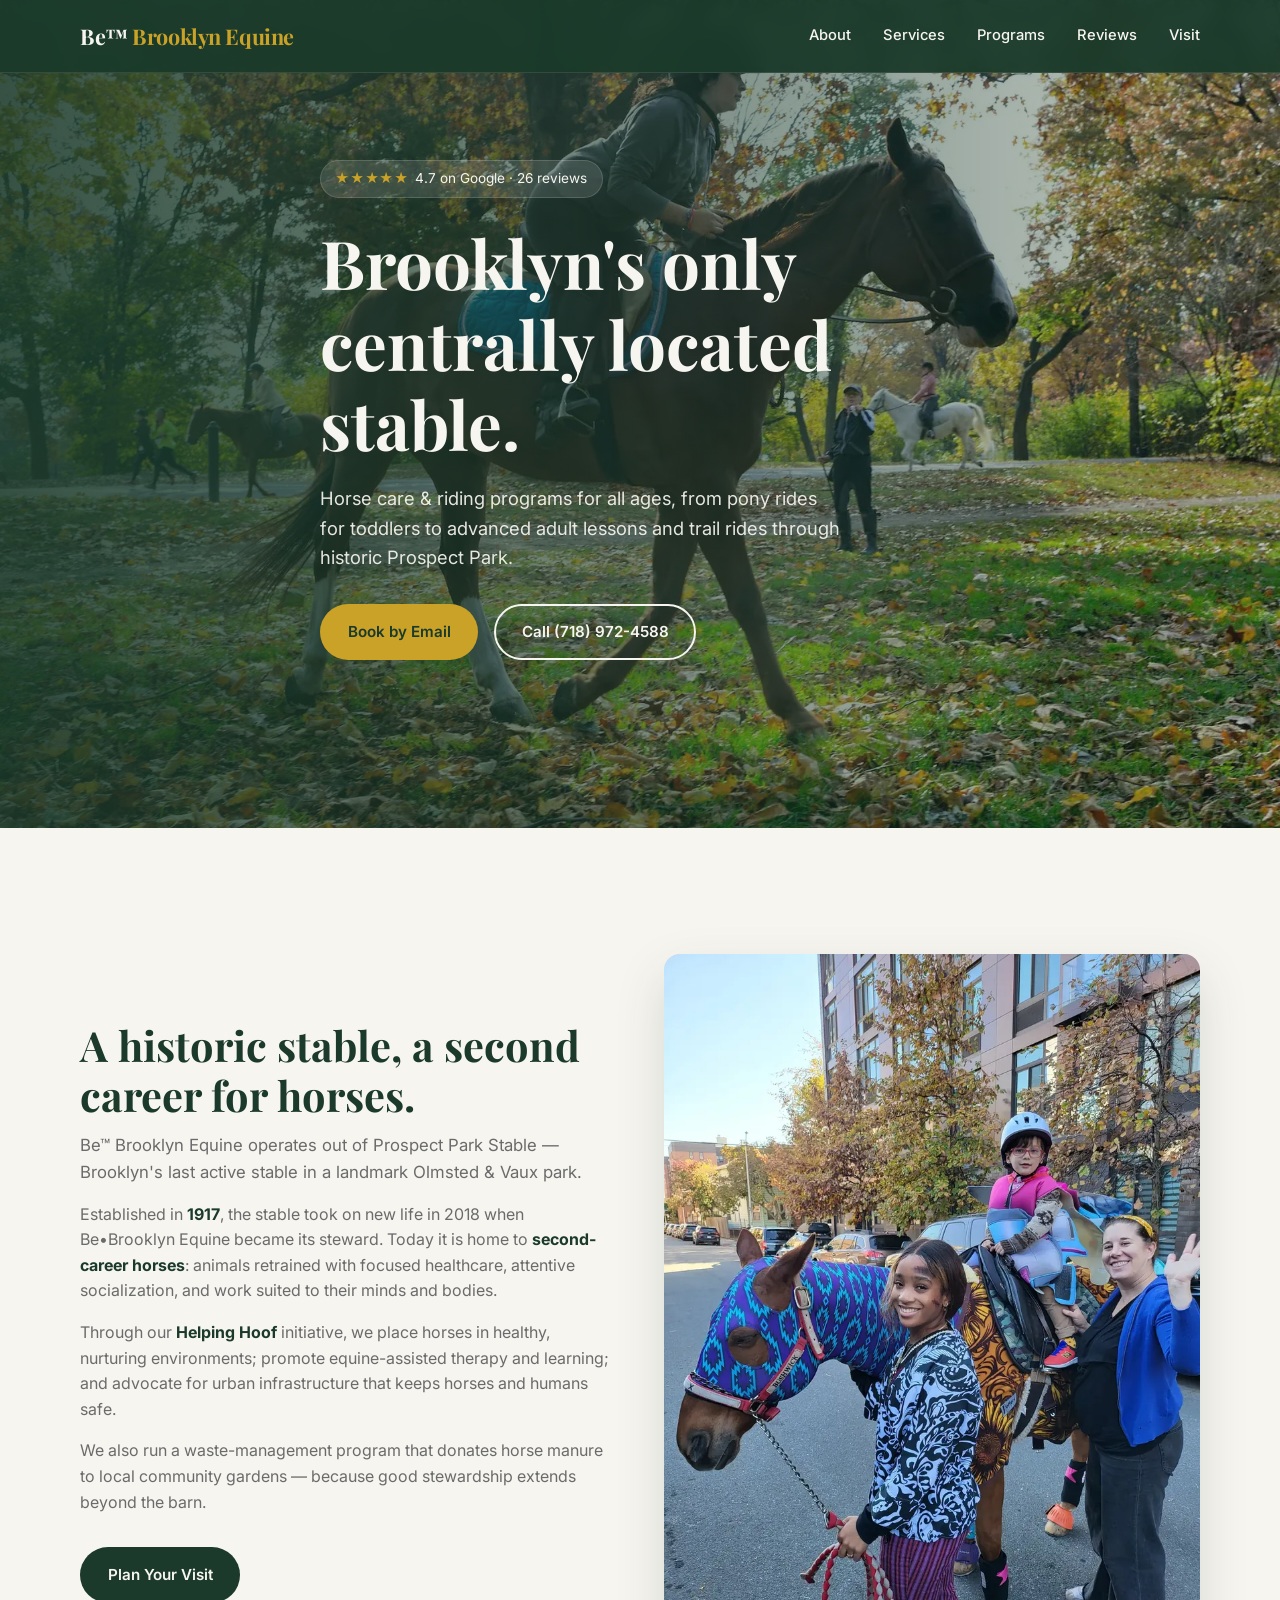
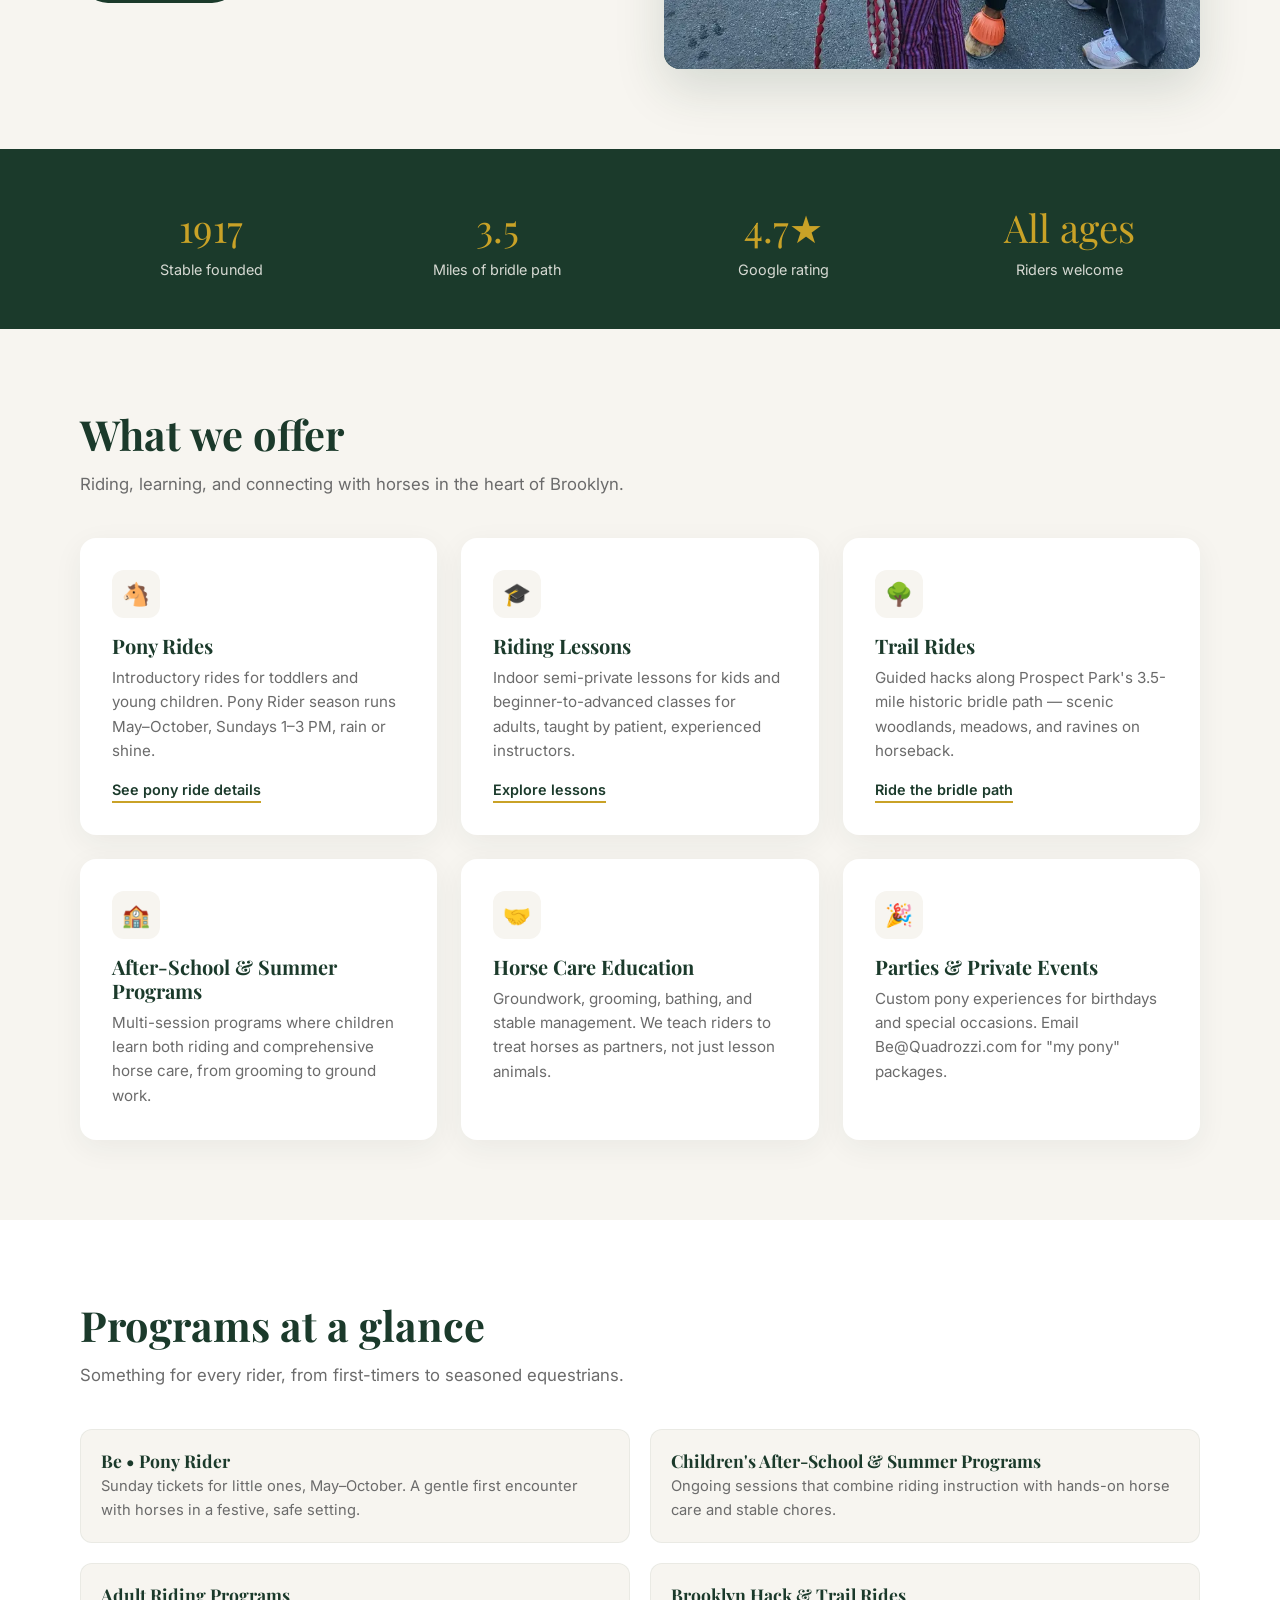
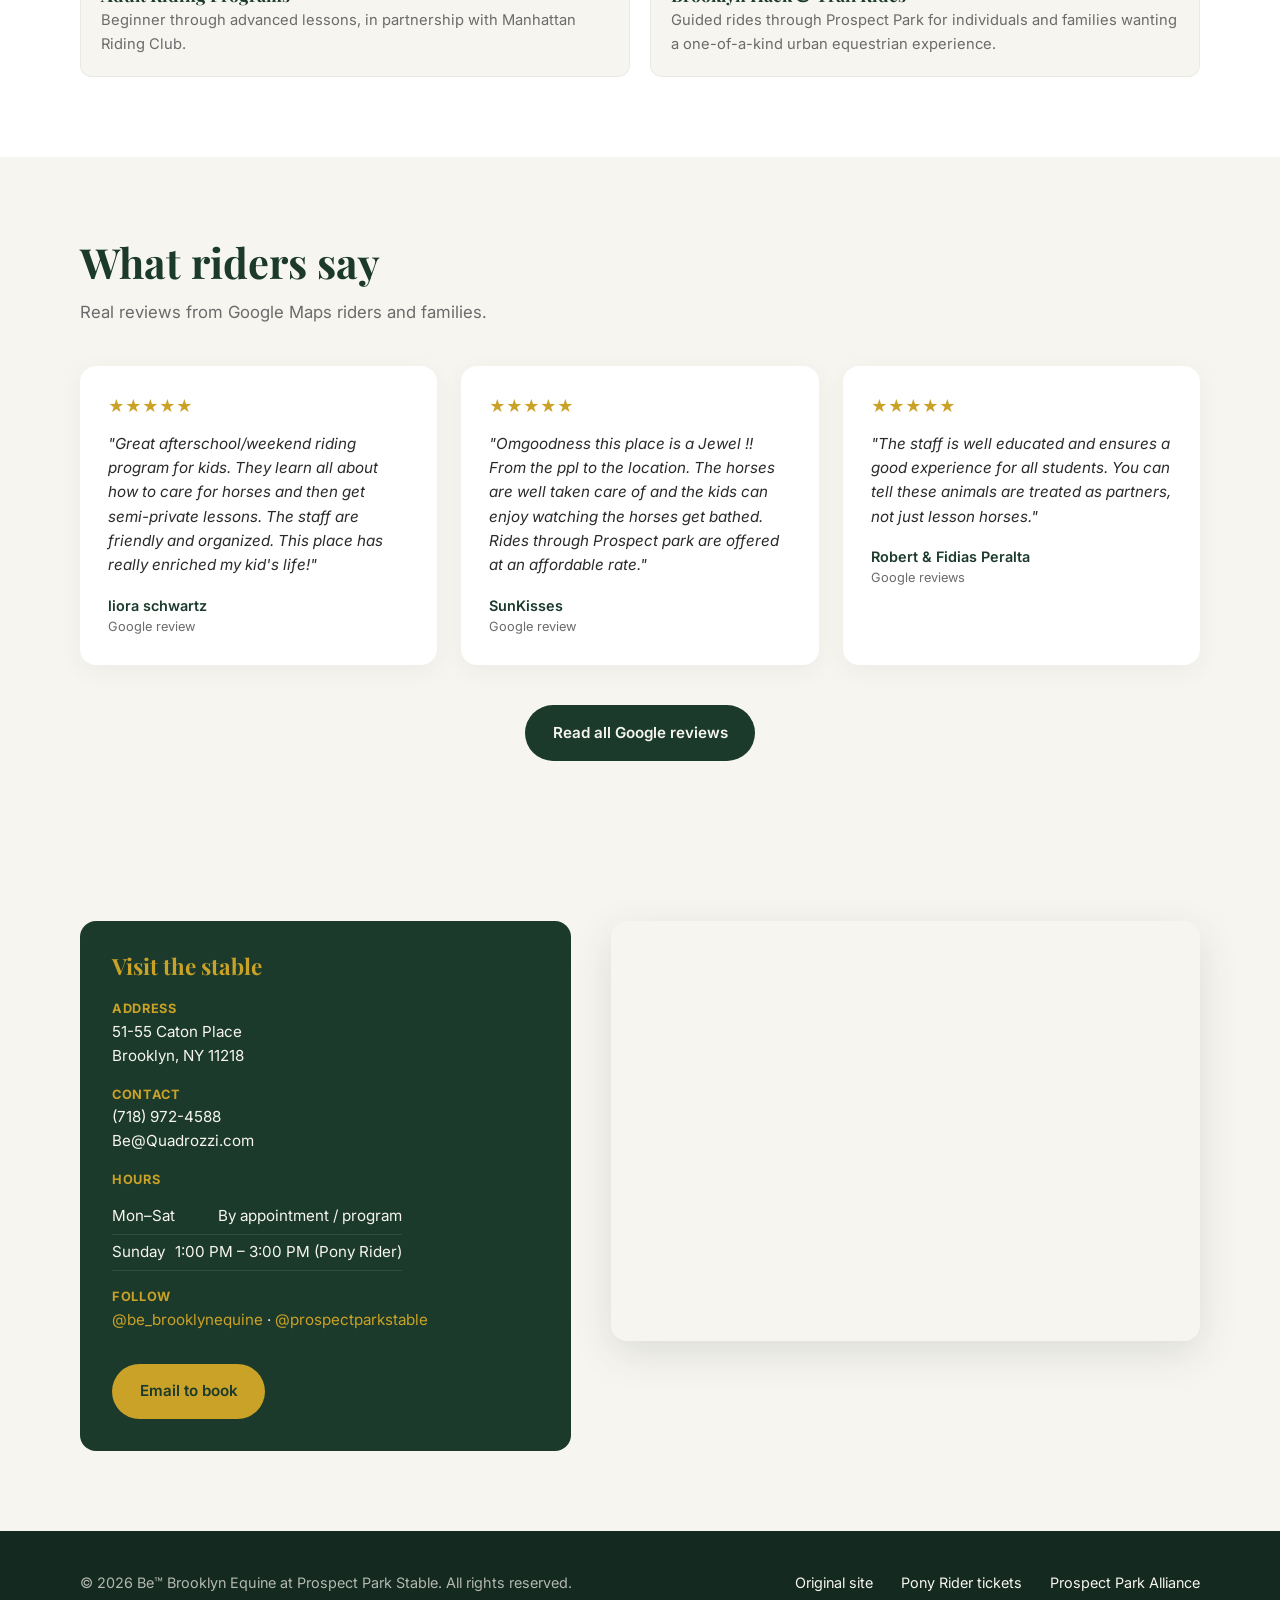
==== commit 93d44882: "Fix hero photo occluded by skeleton base; version stylesheet The .hero forest skeleton background sa" ====
--- a/index.html
+++ b/index.html
@@ -22,7 +22,7 @@
   <link rel="preconnect" href="https://fonts.googleapis.com">
   <link rel="preconnect" href="https://fonts.gstatic.com" crossorigin>
   <link href="https://fonts.googleapis.com/css2?family=Playfair+Display:wght@500;700&family=Inter:wght@400;500;600&display=swap" rel="stylesheet">
-  <link rel="stylesheet" href="styles.css">
+  <link rel="stylesheet" href="styles.css?v=2">
   <script type="application/ld+json">
   {
     "@context": "https://schema.org",
--- a/styles.css
+++ b/styles.css
@@ -55,15 +55,15 @@
   background: var(--forest);
 }
 .hero::before {
-  content: ''; position: absolute; inset: 0; z-index: -1;
+  content: ''; position: absolute; inset: 0; z-index: 0;
   background:
     linear-gradient(90deg, rgba(27,58,43,0.88) 0%, rgba(27,58,43,0.55) 55%, rgba(27,58,43,0.25) 100%),
-    image-set(url('hero-1600.webp') type('image/webp'), url('hero-og.jpg') type('image/jpeg'));
+    url('hero-1600.webp');
   background-size: cover; background-position: center;
   opacity: 0; transition: opacity 0.7s ease;
 }
 body.hero-ready .hero::before { opacity: 1; }
-.hero-content { max-width: 640px; padding: 4rem 0; }
+.hero-content { position: relative; z-index: 1; max-width: 640px; padding: 4rem 0; }
 .hero h1 { font-size: clamp(2.6rem, 6vw, 4.2rem); margin-bottom: 1.25rem; }
 .hero p { font-size: 1.15rem; color: rgba(247, 245, 240, 0.92); margin-bottom: 2rem; max-width: 520px; }
 .hero-actions { display: flex; gap: 1rem; flex-wrap: wrap; }
@@ -225,7 +225,7 @@
   .program-list { grid-template-columns: 1fr; }
   .hero::before { background-image:
     linear-gradient(90deg, rgba(27,58,43,0.9) 0%, rgba(27,58,43,0.6) 60%, rgba(27,58,43,0.35) 100%),
-    image-set(url('hero-900.webp') type('image/webp'), url('hero-og.jpg') type('image/jpeg')); }
+    url('hero-900.webp'); }
 }
 @media (max-width: 560px) {
   .services-grid, .reviews-grid, .stats-grid { grid-template-columns: 1fr; }
